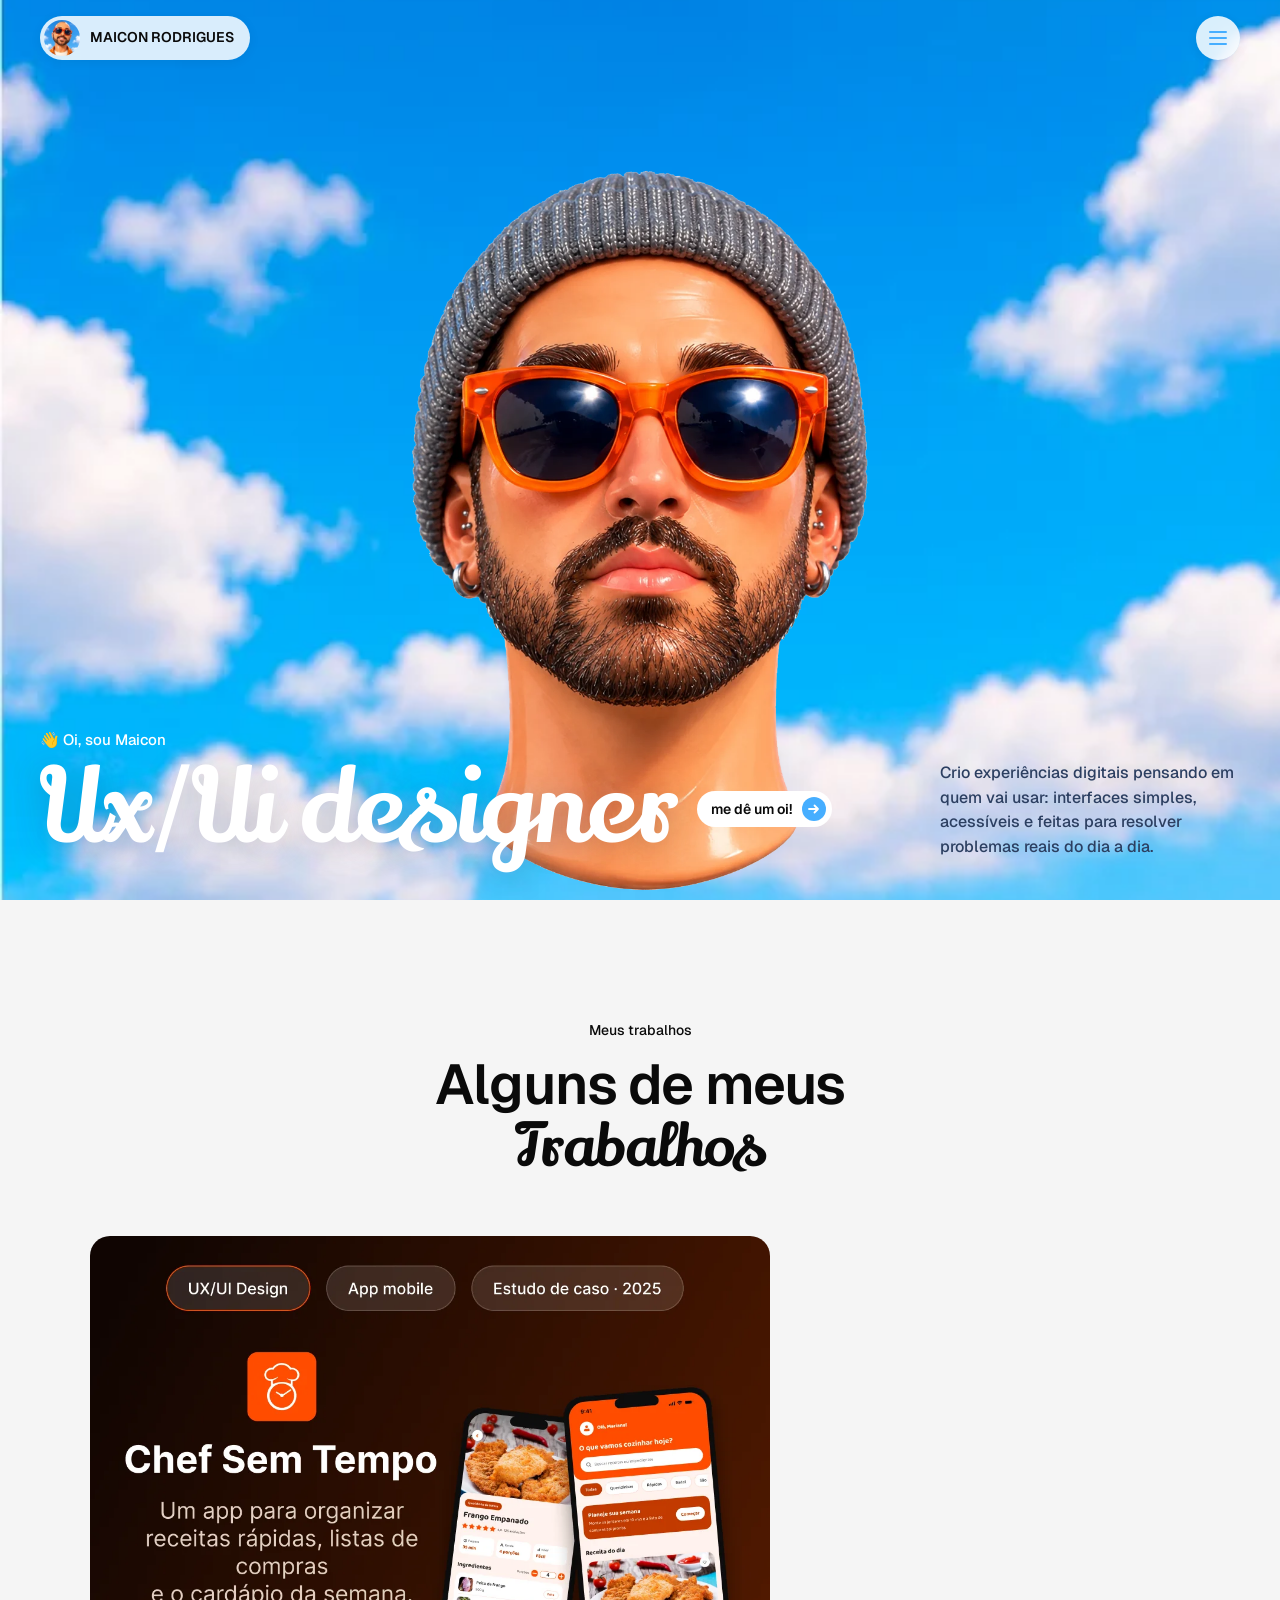
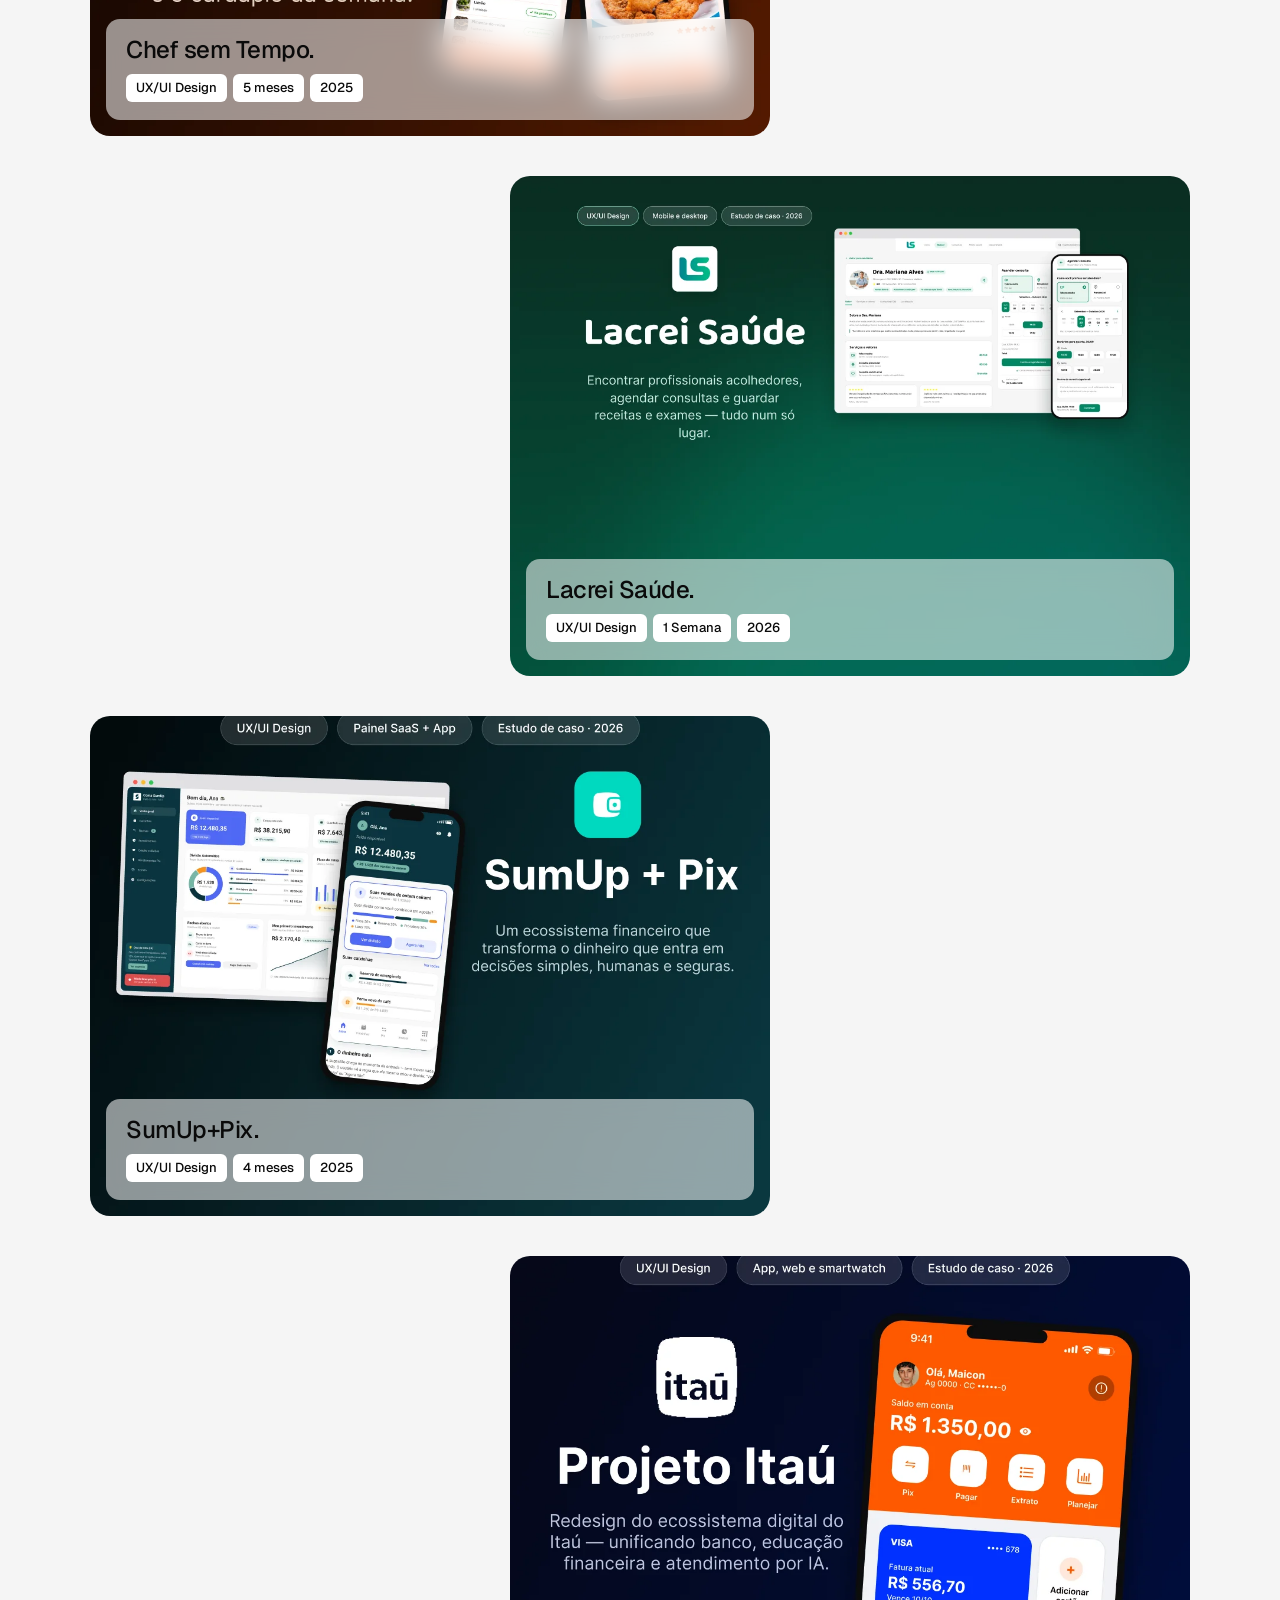
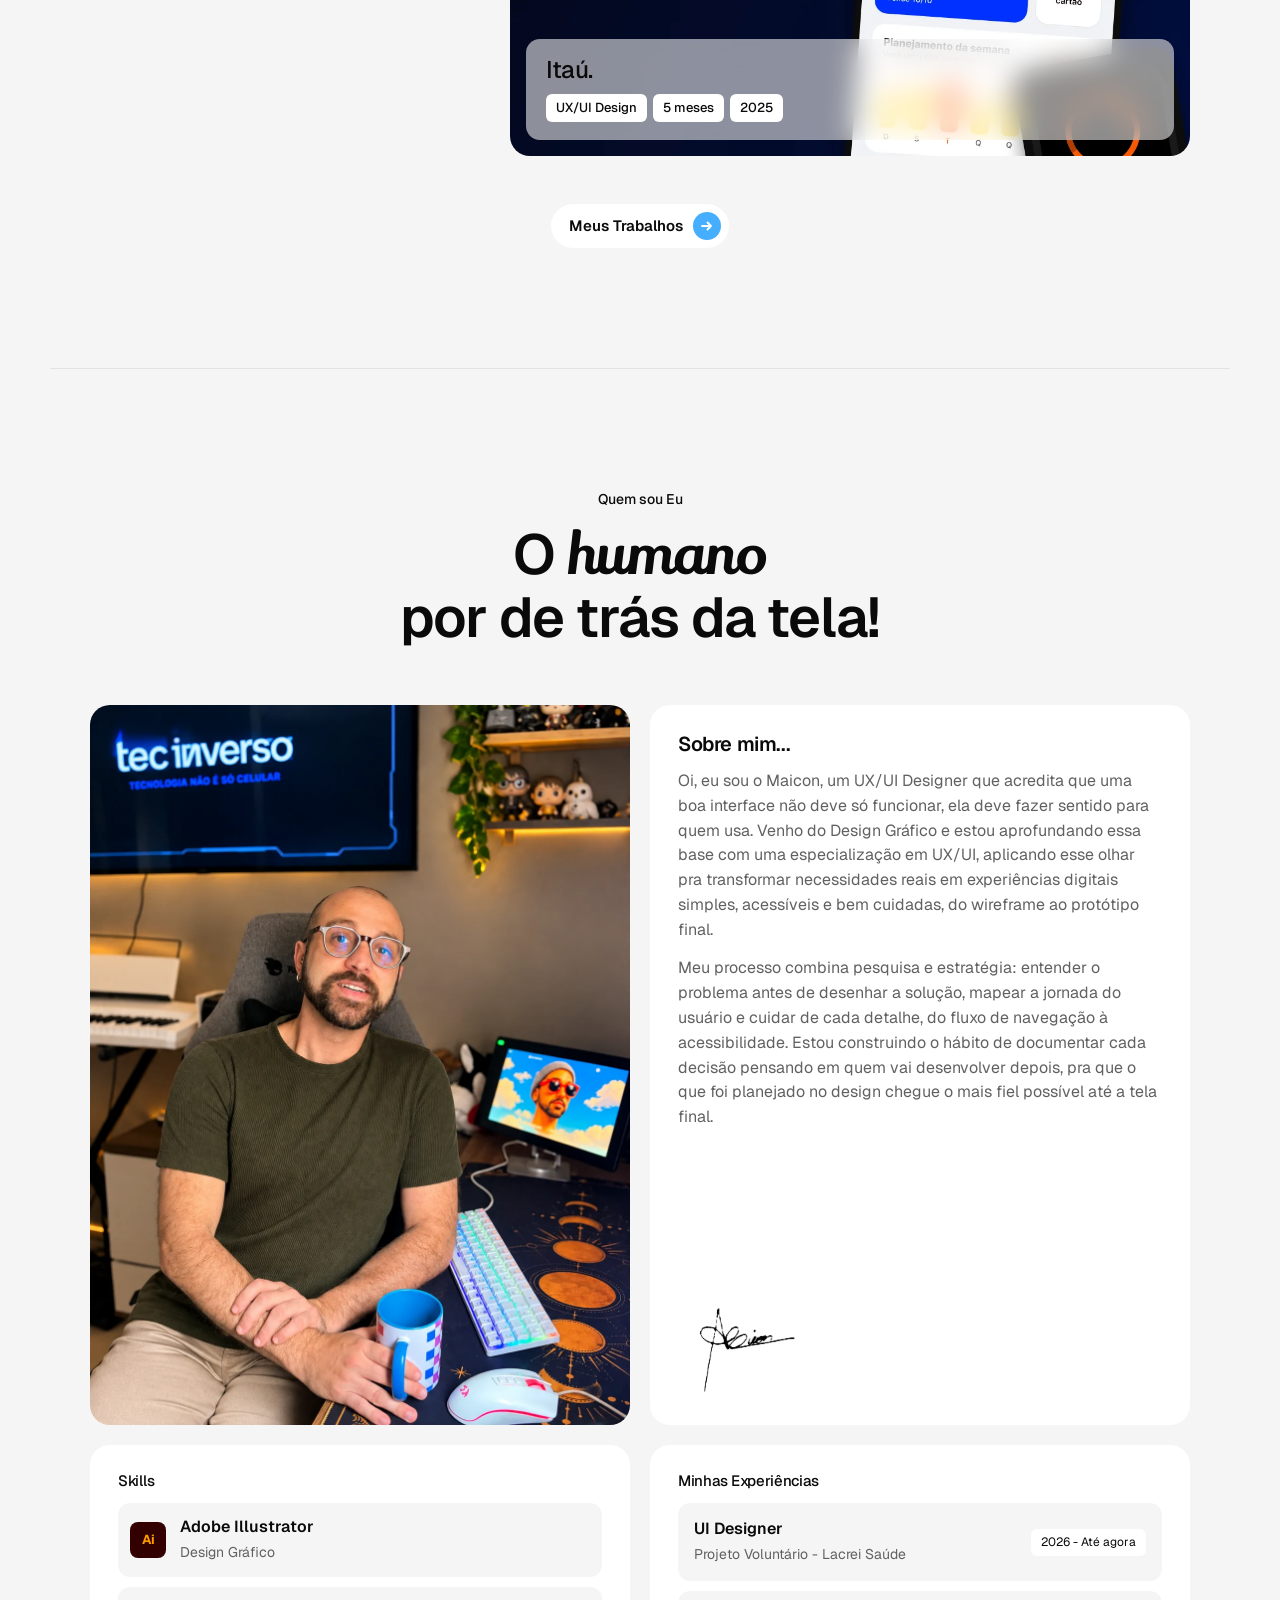
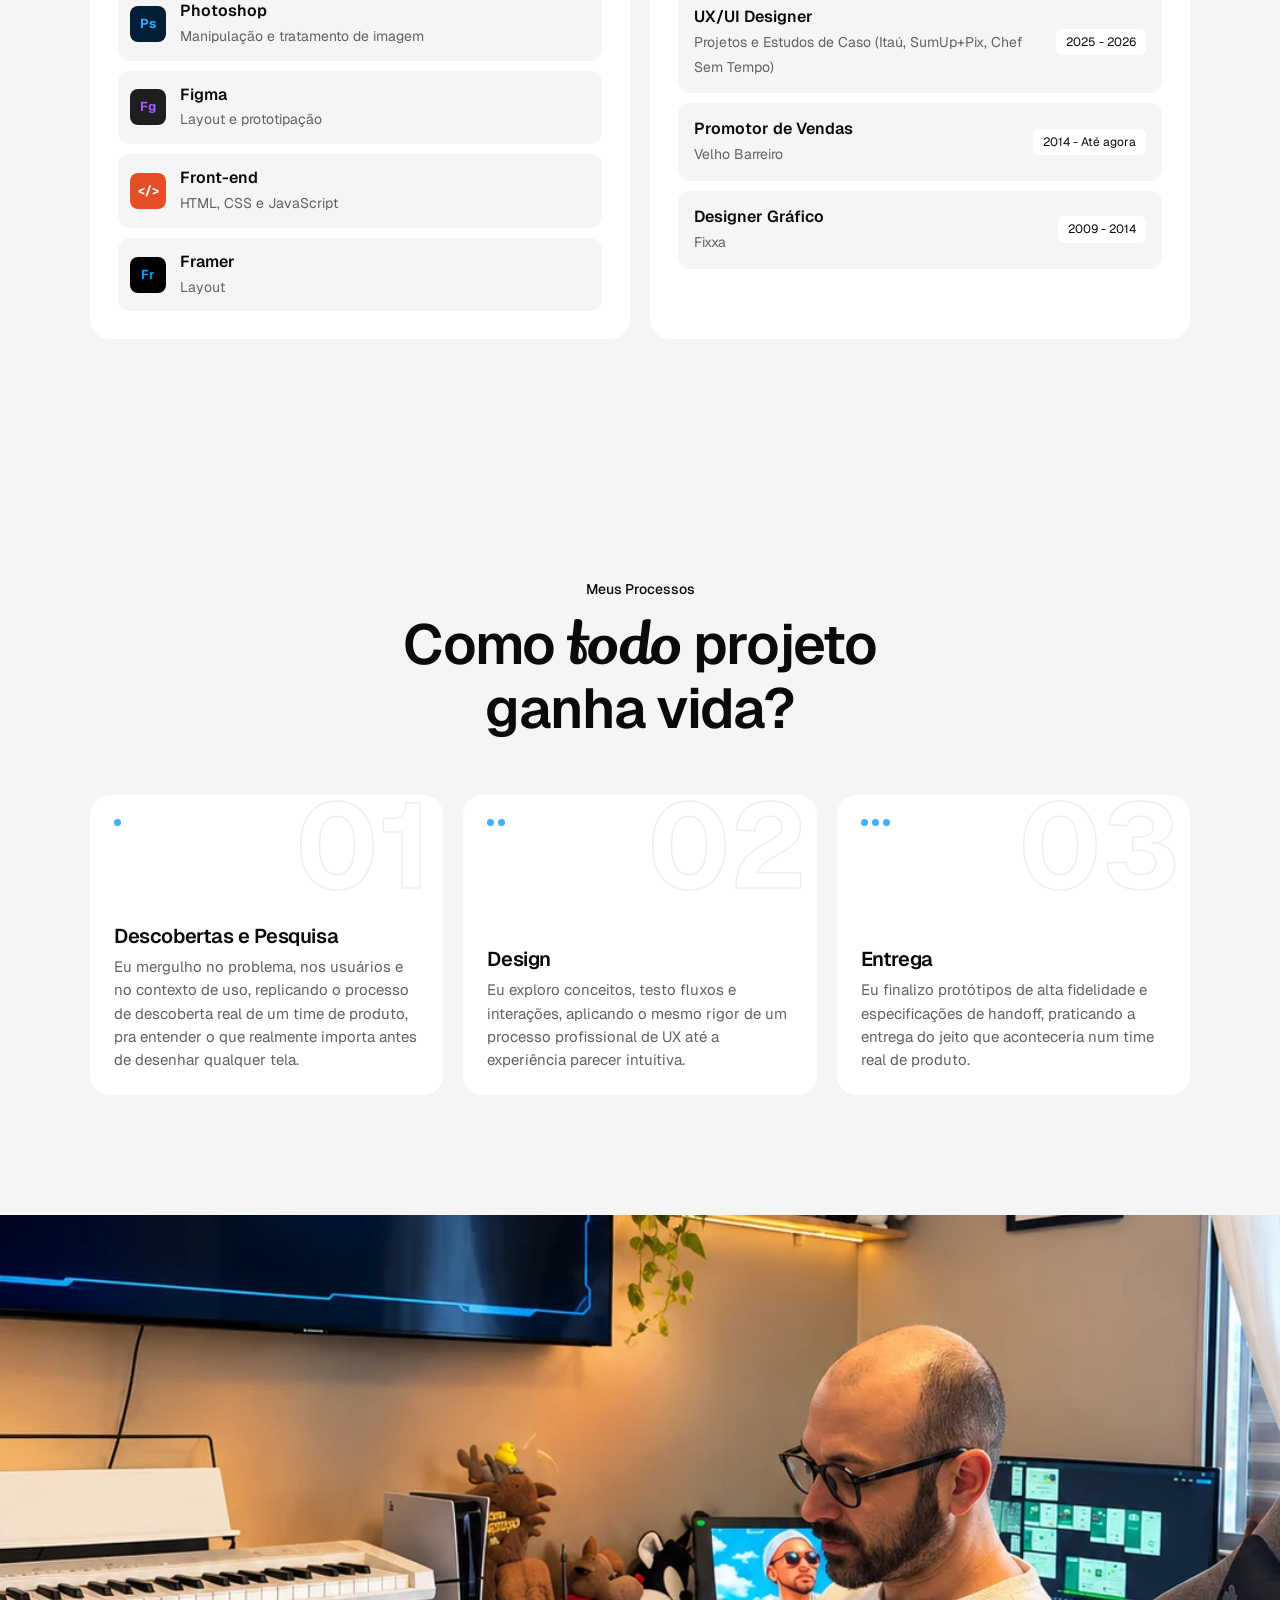
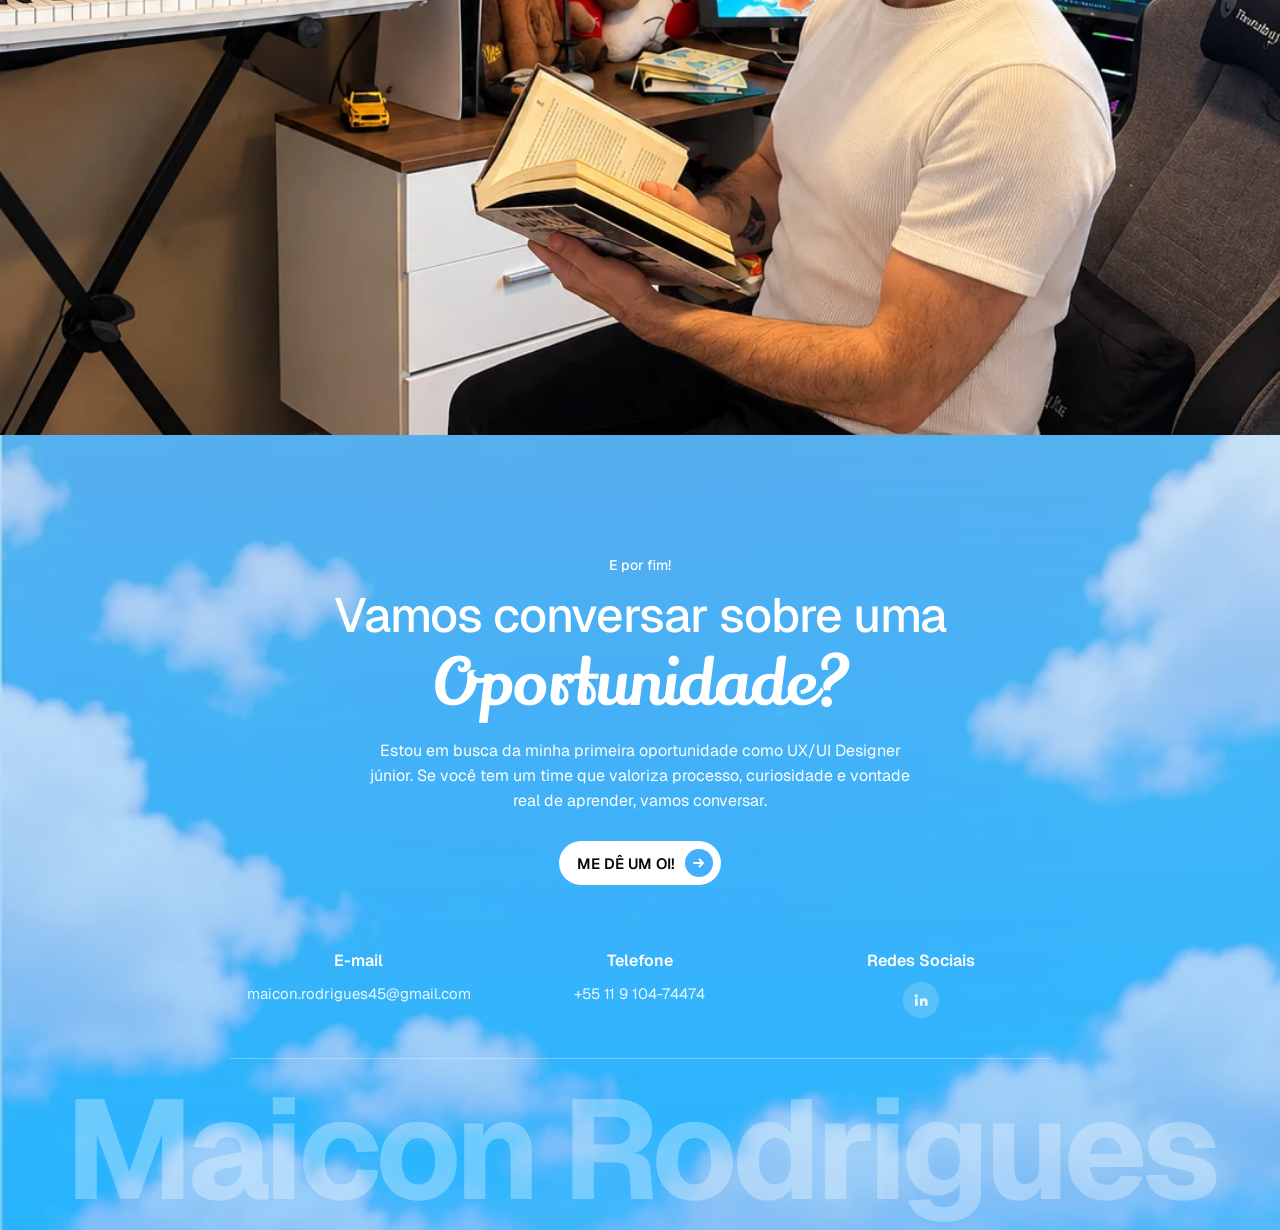
==== index.html @ 35b0cf92 "Add files via upload" ====
<!doctype html>
<html lang="pt-BR">
<head>
<meta charset="utf-8">
<meta name="viewport" content="width=device-width, initial-scale=1">
<title>Maicon Rodrigues - UX/UI Designer</title>
<meta name="description" content="Maicon é UX/UI designer, ajudando marcas a criar experiências digitais simples e acessíveis que resolvem problemas reais do dia a dia dos usuários.">
<link rel="canonical" href="https://portfmaicon.com.br/">
<meta property="og:type" content="website">
<meta property="og:title" content="Maicon Rodrigues - UX/UI Designer">
<meta property="og:description" content="Maicon é UX/UI designer, ajudando marcas a criar experiências digitais simples e acessíveis que resolvem problemas reais do dia a dia dos usuários.">
<meta property="og:url" content="https://portfmaicon.com.br/">
<meta property="og:image" content="https://portfmaicon.com.br/img/geral/og.jpg">
<meta name="twitter:card" content="summary_large_image">
<link rel="icon" href="img/geral/favicon.png">
<link rel="apple-touch-icon" href="img/geral/favicon.png">
<link rel="preconnect" href="https://fonts.googleapis.com">
<link rel="preconnect" href="https://fonts.gstatic.com" crossorigin>
<link href="https://fonts.googleapis.com/css2?family=Geist:wght@400;500;600;700&family=Lily+Script+One&display=swap" rel="stylesheet">
<link rel="stylesheet" href="css/style.css">
</head>
<body>
<header class="nav">
  <a class="nav__marca" href="index.html">
    <img src="img/geral/avatar-mini.webp" alt="" width="40" height="40">
    <span>MAICON RODRIGUES</span>
  </a>
  <button class="nav__botao" aria-label="Abrir menu" aria-expanded="false" aria-controls="menu">
    <span></span><span></span><span></span>
  </button>
</header>
<nav class="menu" id="menu" aria-hidden="true">
  <ul>
    <li><a href="index.html">Início</a></li>
    <li><a href="projects/index.html">Projetos</a></li>
    <li><a href="index.html#sobre">Sobre</a></li>
    <li><a href="contact-me/index.html">Contato</a></li>
  </ul>
  <a class="menu__linkedin" href="https://linkedin.com/in/maiconrodri" target="_blank" rel="noopener">LinkedIn</a>
</nav>
<main>
<section class="hero">
  <img class="hero__ceu" src="img/geral/ceu.webp" alt="" aria-hidden="true">
  <div class="hero__avatar" aria-hidden="false">
      <img src="img/avatar/centro.webp" alt="Avatar 3D de Maicon" data-olhar="centro" class=ativo>
      <img src="img/avatar/esquerda.webp" alt="" data-olhar="esquerda">
      <img src="img/avatar/direita.webp" alt="" data-olhar="direita">
      <img src="img/avatar/cima.webp" alt="" data-olhar="cima">
      <img src="img/avatar/baixo.webp" alt="" data-olhar="baixo">
  </div>
  <div class="hero__base">
    <div class="hero__titulo">
      <p class="hero__oi">👋 Oi, sou Maicon</p>
      <div class="hero__linha">
        <h1 class="script">Ux/Ui designer</h1>
        <a class="btn btn--branco btn--peq" href="contact-me/index.html"><span>me dê um oi!</span><i><svg viewBox="0 0 16 16" aria-hidden="true"><path d="M3 8h9M8.5 4.5 12 8l-3.5 3.5" fill="none" stroke="currentColor" stroke-width="1.8" stroke-linecap="round" stroke-linejoin="round"/></svg></i></a>
      </div>
    </div>
    <p class="hero__texto">Crio experiências digitais pensando em quem vai usar: interfaces simples, acessíveis e feitas para resolver problemas reais do dia a dia.</p>
  </div>
</section>

<section class="secao" id="trabalhos">
  <div class="secao__cabeca revelar">
    <p class="rotulo">Meus trabalhos</p>
    <h2>Alguns de meus <span class="script script--bloco">Trabalhos</span></h2>
  </div>
  <div class="zigue">
<a class="card card--esq revelar" href="projects/chef-sem-tempo/index.html">
  <img src="img/projetos/chef-capa.webp" alt="Capa do projeto Chef sem Tempo" loading="lazy">
  <div class="card__info">
    <h3>Chef sem Tempo.</h3>
    <ul class="tags"><li>UX/UI Design</li><li>5 meses</li><li>2025</li></ul>
  </div>
</a>
<a class="card card--dir revelar" href="projects/lacreisaude/index.html">
  <img src="img/projetos/lacrei-capa.webp" alt="Capa do projeto Lacrei Saúde" loading="lazy">
  <div class="card__info">
    <h3>Lacrei Saúde.</h3>
    <ul class="tags"><li>UX/UI Design</li><li>1 Semana</li><li>2026</li></ul>
  </div>
</a>
<a class="card card--esq revelar" href="projects/sumup-pix/index.html">
  <img src="img/projetos/sumup-capa.webp" alt="Capa do projeto SumUp+Pix" loading="lazy">
  <div class="card__info">
    <h3>SumUp+Pix.</h3>
    <ul class="tags"><li>UX/UI Design</li><li>4 meses</li><li>2025</li></ul>
  </div>
</a>
<a class="card card--dir revelar" href="projects/projetoitau/index.html">
  <img src="img/projetos/itau-capa.webp" alt="Capa do projeto Itaú" loading="lazy">
  <div class="card__info">
    <h3>Itaú.</h3>
    <ul class="tags"><li>UX/UI Design</li><li>5 meses</li><li>2025</li></ul>
  </div>
</a>
  </div>
  <div class="centro"><a class="btn btn--branco" href="projects/index.html"><span>Meus Trabalhos</span><i><svg viewBox="0 0 16 16" aria-hidden="true"><path d="M3 8h9M8.5 4.5 12 8l-3.5 3.5" fill="none" stroke="currentColor" stroke-width="1.8" stroke-linecap="round" stroke-linejoin="round"/></svg></i></a></div>
</section>

<hr class="divisor">

<section class="secao" id="sobre">
  <div class="secao__cabeca revelar">
    <p class="rotulo">Quem sou Eu</p>
    <h2>O <span class="script">humano</span><br>por de trás da tela!</h2>
  </div>
  <div class="sobre">
    <figure class="sobre__foto revelar">
      <img src="img/geral/foto-contato.webp" alt="Foto de Maicon Rodrigues" loading="lazy">
    </figure>
    <div class="painel sobre__texto revelar">
      <h3>Sobre mim...</h3>
      <p>Oi, eu sou o Maicon, um UX/UI Designer que acredita que uma boa interface não deve só funcionar, ela deve fazer sentido para quem usa. Venho do Design Gráfico e estou aprofundando essa base com uma especialização em UX/UI, aplicando esse olhar pra transformar necessidades reais em experiências digitais simples, acessíveis e bem cuidadas, do wireframe ao protótipo final.</p>
      <p>Meu processo combina pesquisa e estratégia: entender o problema antes de desenhar a solução, mapear a jornada do usuário e cuidar de cada detalhe, do fluxo de navegação à acessibilidade. Estou construindo o hábito de documentar cada decisão pensando em quem vai desenvolver depois, pra que o que foi planejado no design chegue o mais fiel possível até a tela final.</p>
      <img class="sobre__assinatura" src="img/geral/assinatura.webp" alt="Assinatura de Maicon" loading="lazy">
    </div>
    <div class="painel revelar">
      <h3 class="painel__titulo">Skills</h3>
      <ul class="skills">
<li><span class="skill__icone" style="background:#330000;color:#ff9a00" aria-hidden="true">Ai</span><div><strong>Adobe Illustrator</strong><span>Design Gráfico</span></div></li>
<li><span class="skill__icone" style="background:#001e36;color:#31a8ff" aria-hidden="true">Ps</span><div><strong>Photoshop</strong><span>Manipulação e tratamento de imagem</span></div></li>
<li><span class="skill__icone" style="background:#1e1e1e;color:#a259ff" aria-hidden="true">Fg</span><div><strong>Figma</strong><span>Layout e prototipação</span></div></li>
<li><span class="skill__icone" style="background:#e44d26;color:#ffffff" aria-hidden="true">&lt;/&gt;</span><div><strong>Front-end</strong><span>HTML, CSS e JavaScript</span></div></li>
<li><span class="skill__icone" style="background:#000000;color:#0099ff" aria-hidden="true">Fr</span><div><strong>Framer</strong><span>Layout</span></div></li>
      </ul>
    </div>
    <div class="painel revelar">
      <h3 class="painel__titulo">Minhas Experiências</h3>
      <ul class="exps">
<li><div><strong>UI Designer</strong><span>Projeto Voluntário - Lacrei Saúde</span></div><em>2026 - Até agora</em></li>
<li><div><strong>UX/UI Designer</strong><span>Projetos e Estudos de Caso (Itaú, SumUp+Pix, Chef Sem Tempo)</span></div><em>2025 - 2026</em></li>
<li><div><strong>Promotor de Vendas</strong><span>Velho Barreiro</span></div><em>2014 - Até agora</em></li>
<li><div><strong>Designer Gráfico</strong><span>Fixxa</span></div><em>2009 - 2014</em></li>
      </ul>
    </div>
  </div>
</section>

<section class="secao">
  <div class="secao__cabeca revelar">
    <p class="rotulo">Meus Processos</p>
    <h2>Como <span class="script">todo</span> projeto<br>ganha vida?</h2>
  </div>
  <div class="processos">
<article class="processo revelar"><div class="processo__pontos"><i></i></div><span class="processo__num">01</span>
      <h3>Descobertas e Pesquisa</h3><p>Eu mergulho no problema, nos usuários e no contexto de uso, replicando o processo de descoberta real de um time de produto, pra entender o que realmente importa antes de desenhar qualquer tela.</p></article>
<article class="processo revelar"><div class="processo__pontos"><i></i><i></i></div><span class="processo__num">02</span>
      <h3>Design</h3><p>Eu exploro conceitos, testo fluxos e interações, aplicando o mesmo rigor de um processo profissional de UX até a experiência parecer intuitiva.</p></article>
<article class="processo revelar"><div class="processo__pontos"><i></i><i></i><i></i></div><span class="processo__num">03</span>
      <h3>Entrega</h3><p>Eu finalizo protótipos de alta fidelidade e especificações de handoff, praticando a entrega do jeito que aconteceria num time real de produto.</p></article>
  </div>
</section>

<figure class="foto-larga">
  <img src="img/geral/foto-lendo.webp" alt="Maicon lendo um livro no escritório" loading="lazy">
</figure>
</main>
<footer class="rodape">
  <img class="rodape__ceu" src="img/geral/ceu.webp" alt="" aria-hidden="true" loading="lazy">
  <div class="rodape__conteudo revelar">
    <p class="rotulo rotulo--claro">E por fim!</p>
    <h2 class="rodape__titulo">Vamos conversar sobre uma <span class="script">Oportunidade?</span></h2>
    <p class="rodape__texto">Estou em busca da minha primeira oportunidade como UX/UI Designer júnior. Se você tem um time que valoriza processo, curiosidade e vontade real de aprender, vamos conversar.</p>
    <a class="btn btn--branco" href="contact-me/index.html"><span>ME DÊ UM OI!</span><i><svg viewBox="0 0 16 16" aria-hidden="true"><path d="M3 8h9M8.5 4.5 12 8l-3.5 3.5" fill="none" stroke="currentColor" stroke-width="1.8" stroke-linecap="round" stroke-linejoin="round"/></svg></i></a>
    <div class="rodape__contatos">
      <div><span>E-mail</span><a href="mailto:maicon.rodrigues45@gmail.com">maicon.rodrigues45@gmail.com</a></div>
      <div><span>Telefone</span><a href="tel:+5511910474474">+55 11 9 104-74474</a></div>
      <div><span>Redes Sociais</span><a class="rodape__in" href="https://linkedin.com/in/maiconrodri" target="_blank" rel="noopener" aria-label="LinkedIn de Maicon Rodrigues"><svg viewBox="0 0 24 24" aria-hidden="true"><path fill="currentColor" d="M4.98 3.5a2.5 2.5 0 1 1 0 5 2.5 2.5 0 0 1 0-5ZM3 9.75h4v11H3v-11Zm6.5 0h3.8v1.5h.06c.53-1 1.83-2.06 3.77-2.06 4.03 0 4.77 2.65 4.77 6.1v5.46h-4v-4.84c0-1.15-.02-2.64-1.6-2.64-1.6 0-1.85 1.25-1.85 2.55v4.93h-4v-11Z"/></svg></a></div>
    </div>
  </div>
  <p class="rodape__nome" aria-hidden="true">Maicon Rodrigues</p>
</footer>
<script src="js/main.js"></script>
</body>
</html>
---- css/style.css ----
/* =========================================================
   Portfólio Maicon Rodrigues
   Estilo único para todas as páginas.
   Dica: mude as cores e fontes só aqui em :root.
   ========================================================= */

:root {
  --fundo: #f5f5f5;
  --branco: #ffffff;
  --texto: #0a0a0a;
  --texto-suave: #616161;
  --azul: #46aeff;
  --azul-claro: #9dcff5;
  --marinho: #2c3f61;
  --borda: rgba(0, 0, 0, 0.08);

  --fonte: "Geist", system-ui, -apple-system, "Segoe UI", sans-serif;
  --fonte-script: "Lily Script One", cursive;

  --raio: 20px;
  --raio-peq: 12px;
  --largura: 1180px;
  --lateral: clamp(16px, 4vw, 40px);
}

*,
*::before,
*::after { box-sizing: border-box; }

html { scroll-behavior: smooth; }

body {
  margin: 0;
  background: var(--fundo);
  color: var(--texto);
  font-family: var(--fonte);
  font-size: 16px;
  line-height: 1.55;
  -webkit-font-smoothing: antialiased;
}

img { display: block; max-width: 100%; }
a { color: inherit; text-decoration: none; }
figure { margin: 0; }
h1, h2, h3 { margin: 0; font-weight: 600; letter-spacing: -0.02em; line-height: 1.1; }

.script {
  font-family: var(--fonte-script);
  font-weight: 400;
  letter-spacing: 0;
}
.script--bloco { display: block; }

.rotulo {
  margin: 0 0 12px;
  font-size: 14px;
  font-weight: 500;
  color: var(--texto);
}
.rotulo--claro { color: var(--branco); }

.escondido { position: absolute; left: -9999px; }

/* ---------- Botões ---------- */
.btn {
  display: inline-flex;
  align-items: center;
  gap: 10px;
  padding: 8px 8px 8px 18px;
  border: 0;
  border-radius: 999px;
  font: 600 15px/1 var(--fonte);
  cursor: pointer;
  transition: transform .2s ease, box-shadow .2s ease;
}
.btn i {
  display: grid;
  place-items: center;
  width: 28px;
  height: 28px;
  border-radius: 50%;
  background: var(--azul);
  color: var(--branco);
  transition: transform .2s ease;
}
.btn i svg { width: 16px; height: 16px; }
.btn:hover { transform: translateY(-2px); box-shadow: 0 8px 24px rgba(0, 0, 0, .12); }
.btn:hover i { transform: translateX(3px); }
.btn:focus-visible { outline: 3px solid var(--azul); outline-offset: 3px; }
.btn--branco { background: var(--branco); color: var(--texto); }
.btn--azul { background: var(--azul); color: var(--branco); }
.btn--azul i { background: var(--branco); color: var(--azul); }
.btn--peq { font-size: 14px; padding: 6px 6px 6px 14px; }
.btn--peq i { width: 24px; height: 24px; }

/* ---------- Navegação ---------- */
.nav {
  position: fixed;
  inset: 16px var(--lateral) auto;
  z-index: 50;
  display: flex;
  justify-content: space-between;
  align-items: center;
  pointer-events: none;
}
.nav > * { pointer-events: auto; }

.nav__marca {
  display: flex;
  align-items: center;
  gap: 10px;
  padding: 4px 16px 4px 4px;
  background: rgba(255, 255, 255, .85);
  backdrop-filter: blur(12px);
  -webkit-backdrop-filter: blur(12px);
  border-radius: 999px;
  font-size: 14px;
  font-weight: 600;
  box-shadow: 0 2px 12px rgba(0, 0, 0, .06);
}
.nav__marca img { width: 36px; height: 36px; border-radius: 50%; object-fit: cover; }

.nav__botao {
  display: grid;
  place-content: center;
  gap: 4px;
  width: 44px;
  height: 44px;
  border: 0;
  border-radius: 50%;
  background: rgba(255, 255, 255, .85);
  backdrop-filter: blur(12px);
  -webkit-backdrop-filter: blur(12px);
  box-shadow: 0 2px 12px rgba(0, 0, 0, .06);
  cursor: pointer;
}
.nav__botao span {
  display: block;
  width: 18px;
  height: 2px;
  border-radius: 2px;
  background: var(--azul);
  transition: transform .3s ease, opacity .3s ease;
}
.menu-aberto .nav__botao span:nth-child(1) { transform: translateY(6px) rotate(45deg); }
.menu-aberto .nav__botao span:nth-child(2) { opacity: 0; }
.menu-aberto .nav__botao span:nth-child(3) { transform: translateY(-6px) rotate(-45deg); }

.menu {
  position: fixed;
  top: 72px;
  right: var(--lateral);
  z-index: 49;
  min-width: 240px;
  padding: 12px;
  background: var(--branco);
  border-radius: var(--raio);
  box-shadow: 0 20px 50px rgba(0, 0, 0, .15);
  opacity: 0;
  visibility: hidden;
  transform: translateY(-8px);
  transition: opacity .25s ease, transform .25s ease, visibility .25s;
}
.menu-aberto .menu { opacity: 1; visibility: visible; transform: none; }
.menu ul { list-style: none; margin: 0; padding: 0; }
.menu li a {
  display: block;
  padding: 12px 14px;
  border-radius: var(--raio-peq);
  font-size: 18px;
  font-weight: 500;
}
.menu li a:hover { background: var(--fundo); }
.menu__linkedin {
  display: block;
  margin-top: 8px;
  padding: 12px 14px;
  border-top: 1px solid var(--borda);
  color: var(--azul);
  font-weight: 600;
}

/* ---------- Hero (home) ---------- */
.hero {
  position: relative;
  height: 100vh;
  min-height: 640px;
  overflow: hidden;
  background: linear-gradient(var(--azul-claro), var(--azul));
  color: var(--branco);
}
.hero__ceu {
  position: absolute;
  inset: 0;
  width: 100%;
  height: 100%;
  object-fit: cover;
}
.hero__avatar {
  position: absolute;
  left: 50%;
  bottom: 0;
  width: min(56vw, 720px);
  aspect-ratio: 1184 / 1328;
  transform: translate(-50%, 4%);
}
.hero__avatar img {
  position: absolute;
  inset: 0;
  width: 100%;
  height: 100%;
  object-fit: contain;
  object-position: bottom;
  opacity: 0;
  transition: opacity .35s ease;
}
.hero__avatar img.ativo { opacity: 1; }

.hero__base {
  position: absolute;
  left: var(--lateral);
  right: var(--lateral);
  bottom: 40px;
  display: flex;
  justify-content: space-between;
  align-items: flex-end;
  gap: 32px;
}
.hero__oi { margin: 0 0 6px; font-size: 15px; font-weight: 500; }
.hero__linha { display: flex; align-items: center; gap: 20px; flex-wrap: wrap; }
.hero h1 {
  font-size: clamp(48px, 8vw, 104px);
  line-height: 1;
  text-shadow: 0 4px 30px rgba(44, 63, 97, .25);
}
.hero__texto {
  max-width: 300px;
  margin: 0;
  font-size: 16px;
  font-weight: 500;
  color: var(--marinho);
}

/* ---------- Seções ---------- */
.secao {
  max-width: var(--largura);
  margin: 0 auto;
  padding: 120px var(--lateral);
}
.secao__cabeca { text-align: center; margin-bottom: 56px; }
.secao__cabeca h2 { font-size: clamp(36px, 5vw, 56px); }
.secao__cabeca .script { font-size: 1.05em; }

.divisor {
  max-width: var(--largura);
  margin: 0 auto;
  border: 0;
  border-top: 1px solid var(--borda);
}
.centro { display: flex; justify-content: center; margin-top: 48px; }

/* ---------- Cards de projeto ---------- */
.zigue { display: flex; flex-direction: column; gap: 40px; }

.card {
  position: relative;
  display: block;
  overflow: hidden;
  border-radius: var(--raio);
  background: #ddd;
  aspect-ratio: 1.36;
}
.card--esq,
.card--dir { width: min(100%, 680px); }
.card--dir { align-self: flex-end; }
.card--largo { aspect-ratio: 1.6; }

.card img {
  width: 100%;
  height: 100%;
  object-fit: cover;
  transition: transform .6s ease;
}
.card:hover img { transform: scale(1.04); }

.card__info {
  position: absolute;
  left: 16px;
  right: 16px;
  bottom: 16px;
  padding: 18px 20px;
  border-radius: 14px;
  background: rgba(255, 255, 255, .55);
  backdrop-filter: blur(14px);
  -webkit-backdrop-filter: blur(14px);
}
.card__info h3 { font-size: 24px; font-weight: 500; margin-bottom: 10px; }

.tags { display: flex; flex-wrap: wrap; gap: 6px; margin: 0; padding: 0; list-style: none; }
.tags li {
  padding: 4px 10px;
  border-radius: 6px;
  background: var(--branco);
  font-size: 13px;
  font-weight: 500;
}

/* ---------- Sobre ---------- */
.sobre {
  display: grid;
  grid-template-columns: 1fr 1fr;
  gap: 20px;
}
.sobre__foto img {
  width: 100%;
  height: 100%;
  min-height: 420px;
  object-fit: cover;
  border-radius: var(--raio);
}

.painel {
  padding: 28px;
  border-radius: var(--raio);
  background: var(--branco);
}
.painel h3 { font-size: 20px; margin-bottom: 14px; }
.painel p { color: var(--texto-suave); }
.painel__titulo { font-size: 15px !important; font-weight: 500; }

.sobre__texto { display: flex; flex-direction: column; }
.sobre__texto p { margin: 0 0 14px; }
.sobre__assinatura { width: 140px; margin-top: auto; mix-blend-mode: multiply; }

.skills,
.exps { list-style: none; margin: 0; padding: 0; display: grid; gap: 10px; }

.skills li {
  display: flex;
  align-items: center;
  gap: 14px;
  padding: 12px;
  border-radius: var(--raio-peq);
  background: var(--fundo);
}
.skill__icone {
  display: grid;
  place-items: center;
  flex-shrink: 0;
  width: 36px;
  height: 36px;
  border-radius: 8px;
  font-size: 13px;
  font-weight: 700;
}
.skills strong { display: block; font-weight: 600; }
.skills div span,
.exps span { font-size: 14px; color: var(--texto-suave); }

.exps li {
  display: flex;
  justify-content: space-between;
  align-items: center;
  gap: 12px;
  padding: 14px 16px;
  border-radius: var(--raio-peq);
  background: var(--fundo);
}
.exps strong { display: block; font-weight: 600; }
.exps em {
  flex-shrink: 0;
  padding: 4px 10px;
  border-radius: 6px;
  background: var(--branco);
  font-size: 12px;
  font-style: normal;
  white-space: nowrap;
}

/* ---------- Processos ---------- */
.processos { display: grid; grid-template-columns: repeat(3, 1fr); gap: 20px; }
.processo {
  position: relative;
  overflow: hidden;
  min-height: 300px;
  padding: 24px;
  border-radius: var(--raio);
  background: var(--branco);
  display: flex;
  flex-direction: column;
  justify-content: flex-end;
}
.processo__pontos { position: absolute; top: 24px; left: 24px; display: flex; gap: 4px; }
.processo__pontos i { width: 7px; height: 7px; border-radius: 50%; background: var(--azul); }
.processo__num {
  position: absolute;
  top: -10px;
  right: 10px;
  font-size: 120px;
  font-weight: 700;
  line-height: 1;
  color: transparent;
  -webkit-text-stroke: 1.5px rgba(0, 0, 0, .07);
}
.processo h3 { font-size: 20px; margin-bottom: 8px; }
.processo p { margin: 0; font-size: 15px; color: var(--texto-suave); }

.foto-larga img { width: 100%; height: min(100vh, 820px); object-fit: cover; }

/* ---------- Rodapé ---------- */
.rodape {
  position: relative;
  overflow: hidden;
  padding: 120px var(--lateral) 0;
  background: linear-gradient(var(--azul-claro), var(--azul));
  color: var(--branco);
  text-align: center;
}
.rodape__conteudo { position: relative; z-index: 2; max-width: 820px; margin: 0 auto; }
.rodape__titulo { font-size: clamp(30px, 4.4vw, 48px); font-weight: 500; }
.rodape__titulo .script { display: block; margin-top: 6px; font-size: 1.35em; }
.rodape__texto { max-width: 560px; margin: 20px auto 28px; font-size: 16px; }
.rodape__contatos {
  display: grid;
  grid-template-columns: repeat(3, 1fr);
  gap: 24px;
  margin-top: 64px;
  padding-bottom: 40px;
  border-bottom: 1px solid rgba(255, 255, 255, .3);
}
.rodape__contatos span { display: block; margin-bottom: 8px; font-weight: 600; }
.rodape__contatos a { font-size: 15px; opacity: .9; }
.rodape__contatos a:hover { opacity: 1; text-decoration: underline; }
.rodape__in {
  display: inline-grid !important;
  place-items: center;
  width: 36px;
  height: 36px;
  border-radius: 50%;
  background: rgba(255, 255, 255, .2);
}
.rodape__in svg { width: 16px; height: 16px; }
.rodape__nome {
  position: relative;
  z-index: 1;
  margin: 0;
  padding: 20px 0 10px;
  font-size: clamp(48px, 11vw, 160px);
  font-weight: 700;
  letter-spacing: -0.04em;
  line-height: 1;
  white-space: nowrap;
  color: rgba(255, 255, 255, .3);
}
.rodape__ceu {
  position: absolute;
  inset: 0;
  width: 100%;
  height: 100%;
  object-fit: cover;
  opacity: .45;
  pointer-events: none;
}

/* ---------- Páginas internas ---------- */
.pagina {
  max-width: var(--largura);
  margin: 0 auto;
  padding: 110px var(--lateral) 100px;
}
.topo {
  display: flex;
  justify-content: space-between;
  align-items: flex-end;
  gap: 40px;
  margin-bottom: 40px;
}
.topo h1 { font-size: clamp(48px, 7vw, 96px); font-weight: 600; letter-spacing: -0.04em; }
.topo__script { font-size: .8em; letter-spacing: 0; margin-left: .7em; }
.topo__script--dir { margin-left: 2.4em; margin-top: .1em; transform: rotate(-4deg); }
.topo__dir { max-width: 330px; }
.topo__dir p { margin: 0 0 16px; color: var(--texto-suave); }
.topo--simples { min-height: 50vh; align-items: center; }
.topo__nota { color: var(--texto-suave); margin: 16px 0 24px; }

.lista { display: grid; gap: 24px; }

.voltar {
  display: inline-flex;
  align-items: center;
  gap: 6px;
  margin-bottom: 20px;
  font-size: 14px;
  font-weight: 500;
}
.voltar svg { width: 16px; height: 16px; }

/* ---------- Case ---------- */
.topo--case h1 { font-size: clamp(48px, 8vw, 104px); }

.meta {
  display: grid;
  grid-template-columns: repeat(4, 1fr);
  gap: 16px;
  margin: 0 0 24px;
}
.meta div { padding: 18px 20px; border-radius: var(--raio-peq); background: var(--branco); }
.meta dt { font-size: 14px; color: var(--texto-suave); }
.meta dd { margin: 4px 0 0; font-size: 18px; font-weight: 500; }

.case__capa img {
  width: 100%;
  aspect-ratio: 16 / 10;
  object-fit: cover;
  border-radius: var(--raio);
}

.case {
  display: grid;
  grid-template-columns: 320px 1fr;
  gap: 40px;
  margin-top: 40px;
  align-items: start;
}
.case__lado { position: sticky; top: 90px; font-size: 15px; }
.case__lado p { margin: 0 0 20px; }
.case__lado strong { display: block; }
.case__lado span { display: block; font-size: 13px; color: var(--texto-suave); }
.case__icones { display: flex; gap: 8px; margin-top: 12px; }
.icone {
  display: grid;
  place-items: center;
  width: 36px;
  height: 36px;
  border-radius: 10px;
  background: var(--fundo);
  transition: background .2s ease, color .2s ease;
}
.icone:hover { background: var(--azul); color: var(--branco); }
.icone svg { width: 16px; height: 16px; }

.case__texto h2 { font-size: 28px; margin: 0 0 12px; }
.case__texto h2:not(:first-child) { margin-top: 36px; }
.case__texto p { margin: 0; color: #2b2b2b; }

.navcase { display: flex; justify-content: space-between; gap: 16px; margin-top: 48px; }
.navcase__link { display: inline-flex; align-items: center; gap: 8px; font-weight: 500; }
.navcase__link svg { width: 16px; height: 16px; transition: transform .2s ease; }
.navcase__link:hover svg { transform: translateX(-3px); }
.navcase__link--prox { margin-left: auto; }
.navcase__link--prox:hover svg { transform: translateX(3px); }

.galeria {
  display: grid;
  grid-template-columns: 1fr 1fr;
  gap: 20px;
  margin-top: 60px;
}
.galeria img { width: 100%; height: 100%; object-fit: cover; border-radius: var(--raio); }

/* ---------- Contato ---------- */
.contato { display: grid; grid-template-columns: 1fr 1fr; gap: 20px; }
.contato img { width: 100%; height: 100%; object-fit: cover; border-radius: var(--raio); }
.contato__foto img { min-height: 420px; }
.contato__img img { aspect-ratio: 1.5; }

.form { display: flex; flex-direction: column; gap: 18px; }
.form label { display: flex; flex-direction: column; gap: 8px; font-size: 14px; font-weight: 600; }
.form input,
.form textarea {
  width: 100%;
  padding: 12px 14px;
  border: 1px solid transparent;
  border-radius: 10px;
  background: var(--fundo);
  font: 400 15px/1.4 var(--fonte);
  color: var(--texto);
  resize: vertical;
}
.form input:focus,
.form textarea:focus { outline: none; border-color: var(--azul); background: var(--branco); }
.form .btn { align-self: flex-start; }

/* ---------- Animação de entrada ---------- */
.revelar { opacity: 0; transform: translateY(24px); transition: opacity .7s ease, transform .7s ease; }
.revelar.visivel { opacity: 1; transform: none; }

@media (prefers-reduced-motion: reduce) {
  html { scroll-behavior: auto; }
  .revelar { opacity: 1; transform: none; transition: none; }
  .hero__avatar img { transition: none; }
}

/* ---------- Responsivo ---------- */
@media (max-width: 900px) {
  .processos { grid-template-columns: 1fr; }
  .sobre,
  .contato,
  .case { grid-template-columns: 1fr; }
  .case__lado { position: static; }
  .meta { grid-template-columns: 1fr 1fr; }
  .topo { flex-direction: column; align-items: flex-start; }
  .topo__dir { max-width: none; }
}

@media (max-width: 640px) {
  .hero { min-height: 600px; }
  .hero__avatar { width: 120vw; bottom: 150px; }
  .hero__base { flex-direction: column; align-items: flex-start; gap: 16px; bottom: 24px; }
  .hero__texto { max-width: none; }
  .secao { padding: 80px var(--lateral); }
  .card,
  .card--largo { aspect-ratio: 0.9; }
  .card__info { left: 10px; right: 10px; bottom: 10px; padding: 14px; }
  .card__info h3 { font-size: 20px; }
  .rodape__contatos { grid-template-columns: 1fr; }
  .galeria { grid-template-columns: 1fr; }
  .exps li { flex-direction: column; align-items: flex-start; }
  .nav__marca span { font-size: 13px; }
}
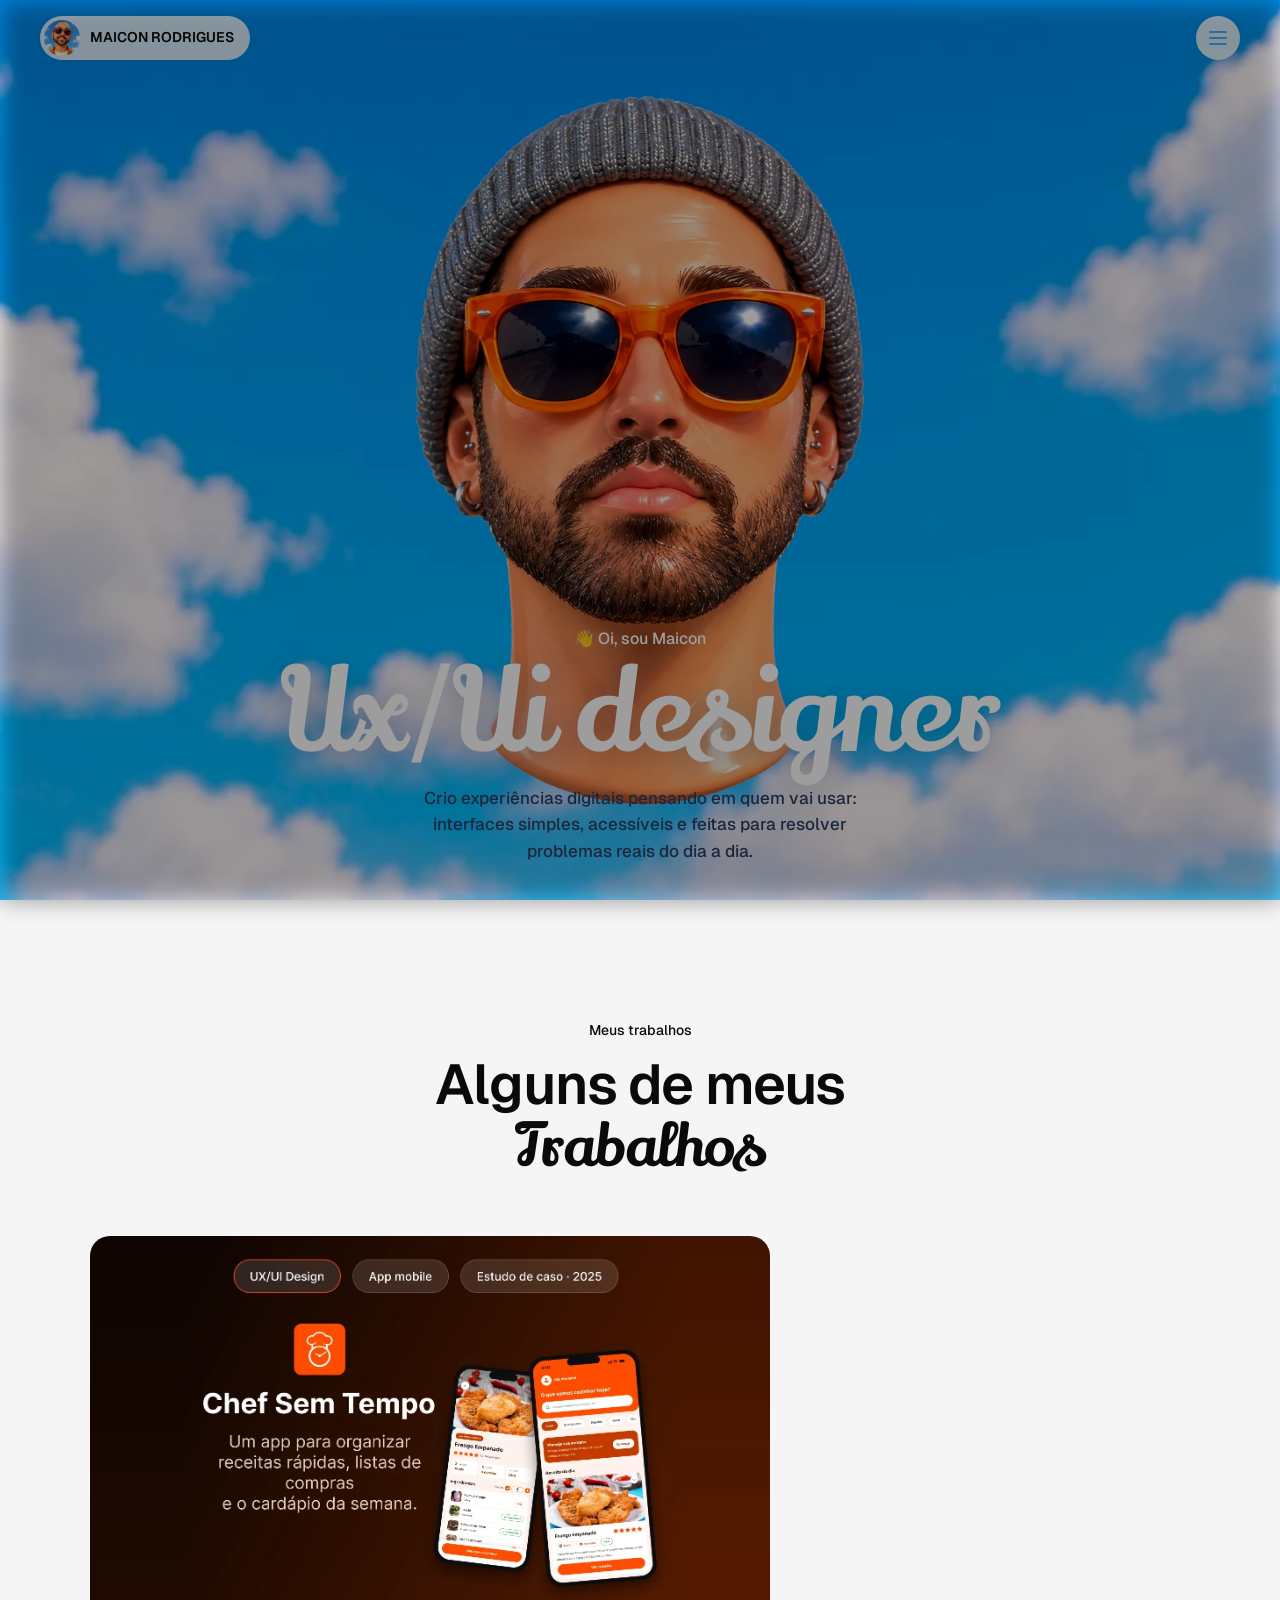
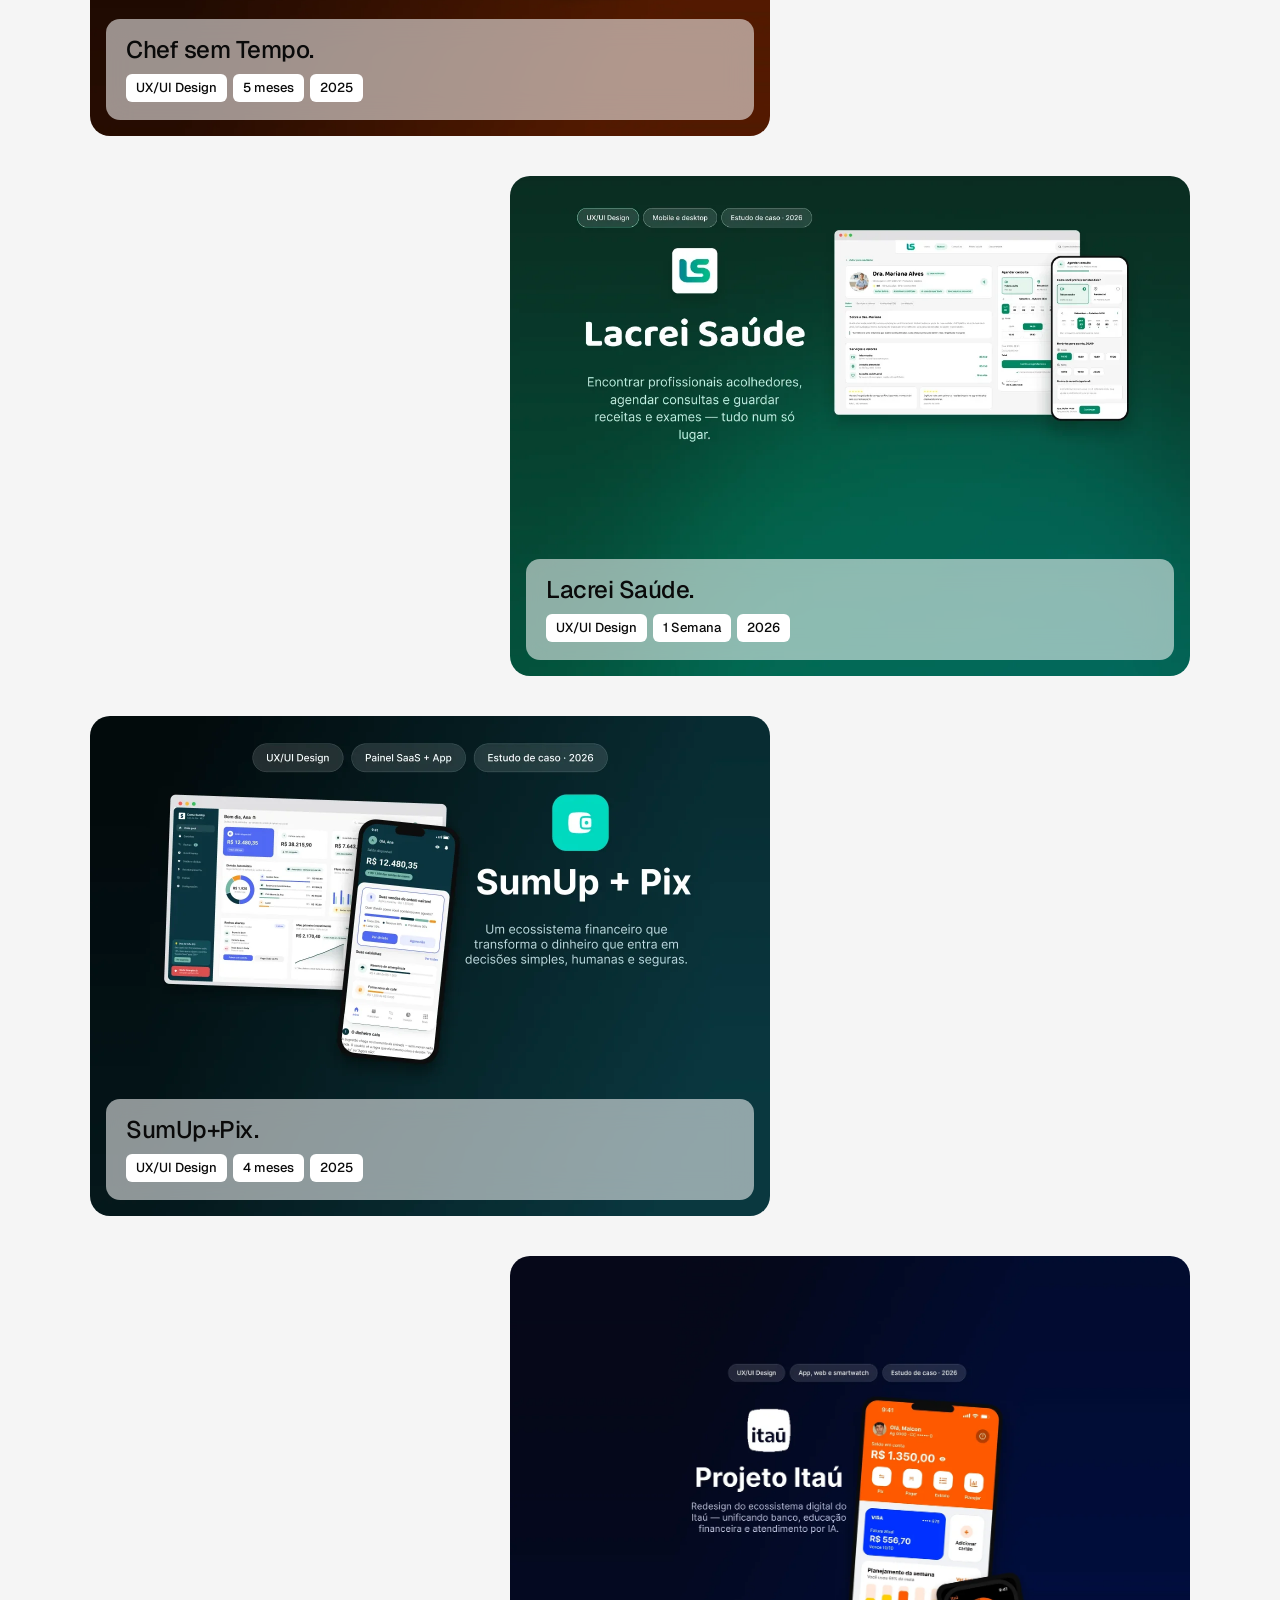
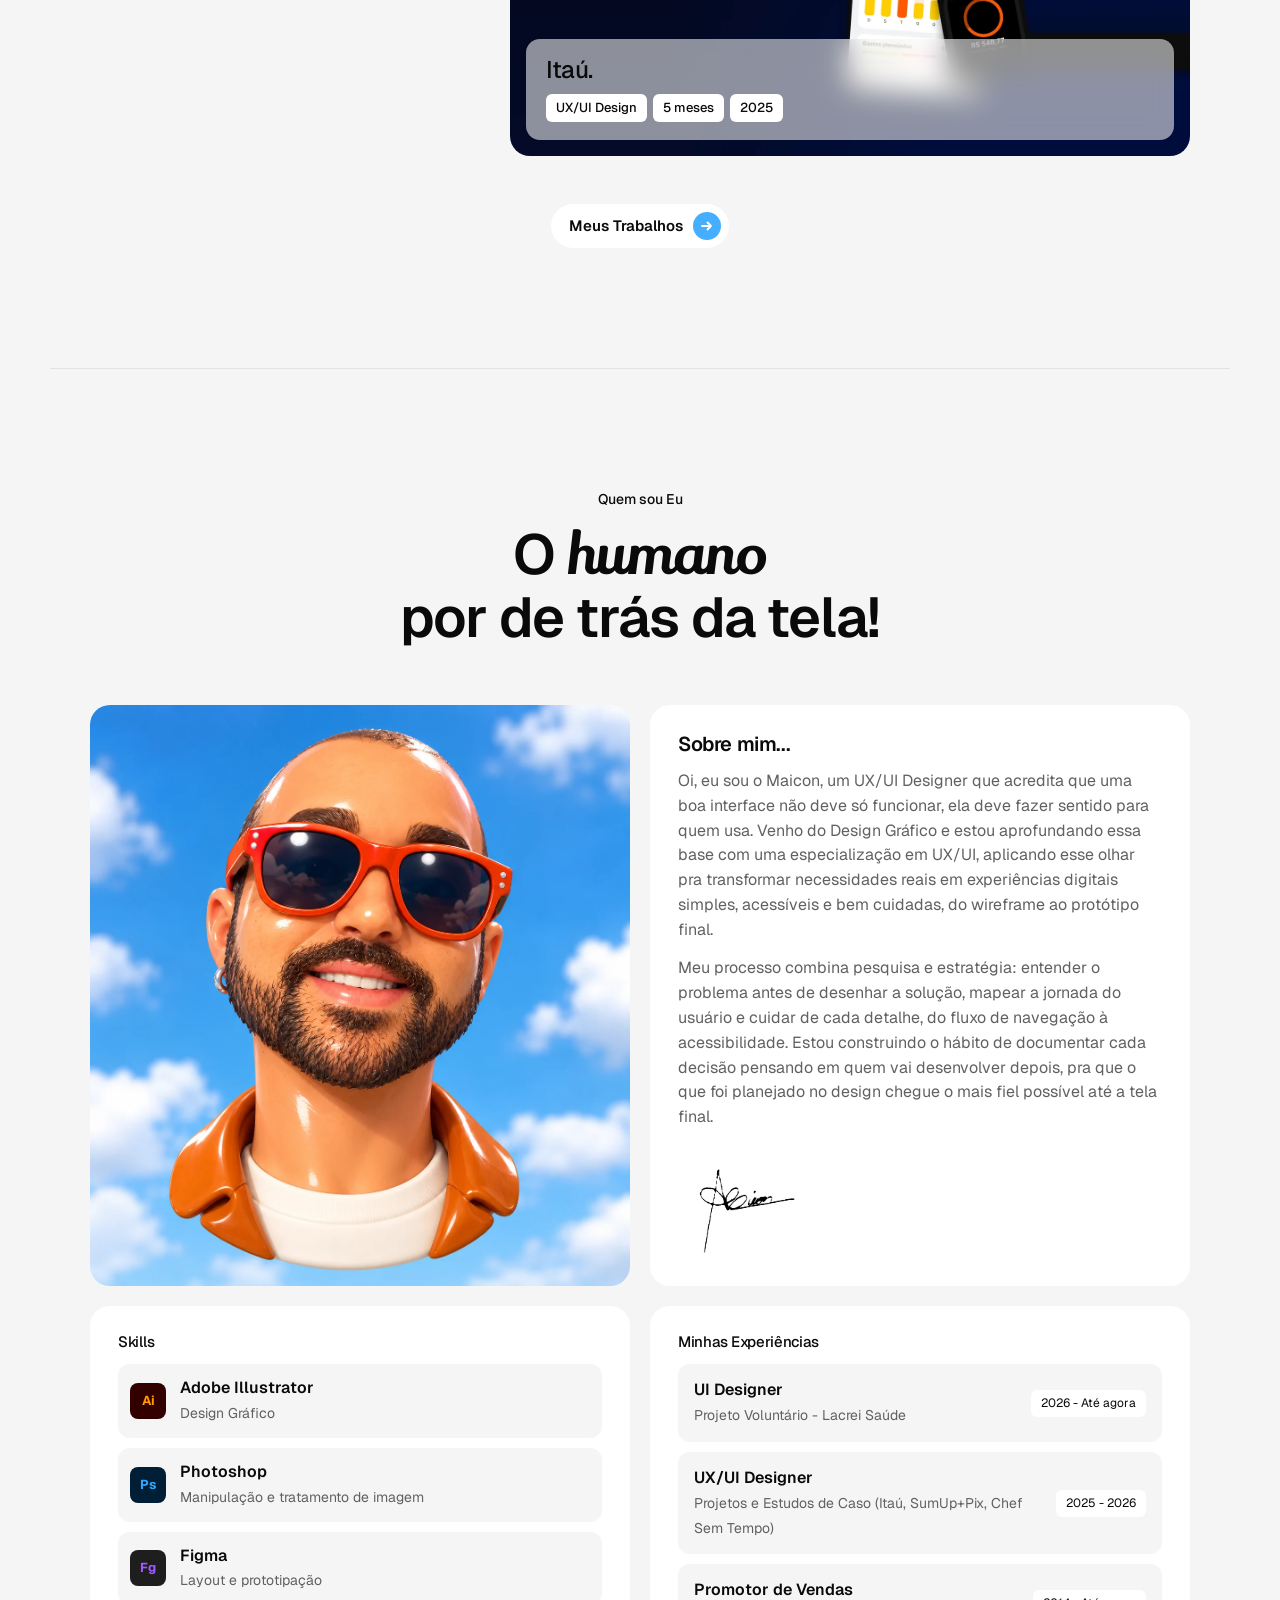
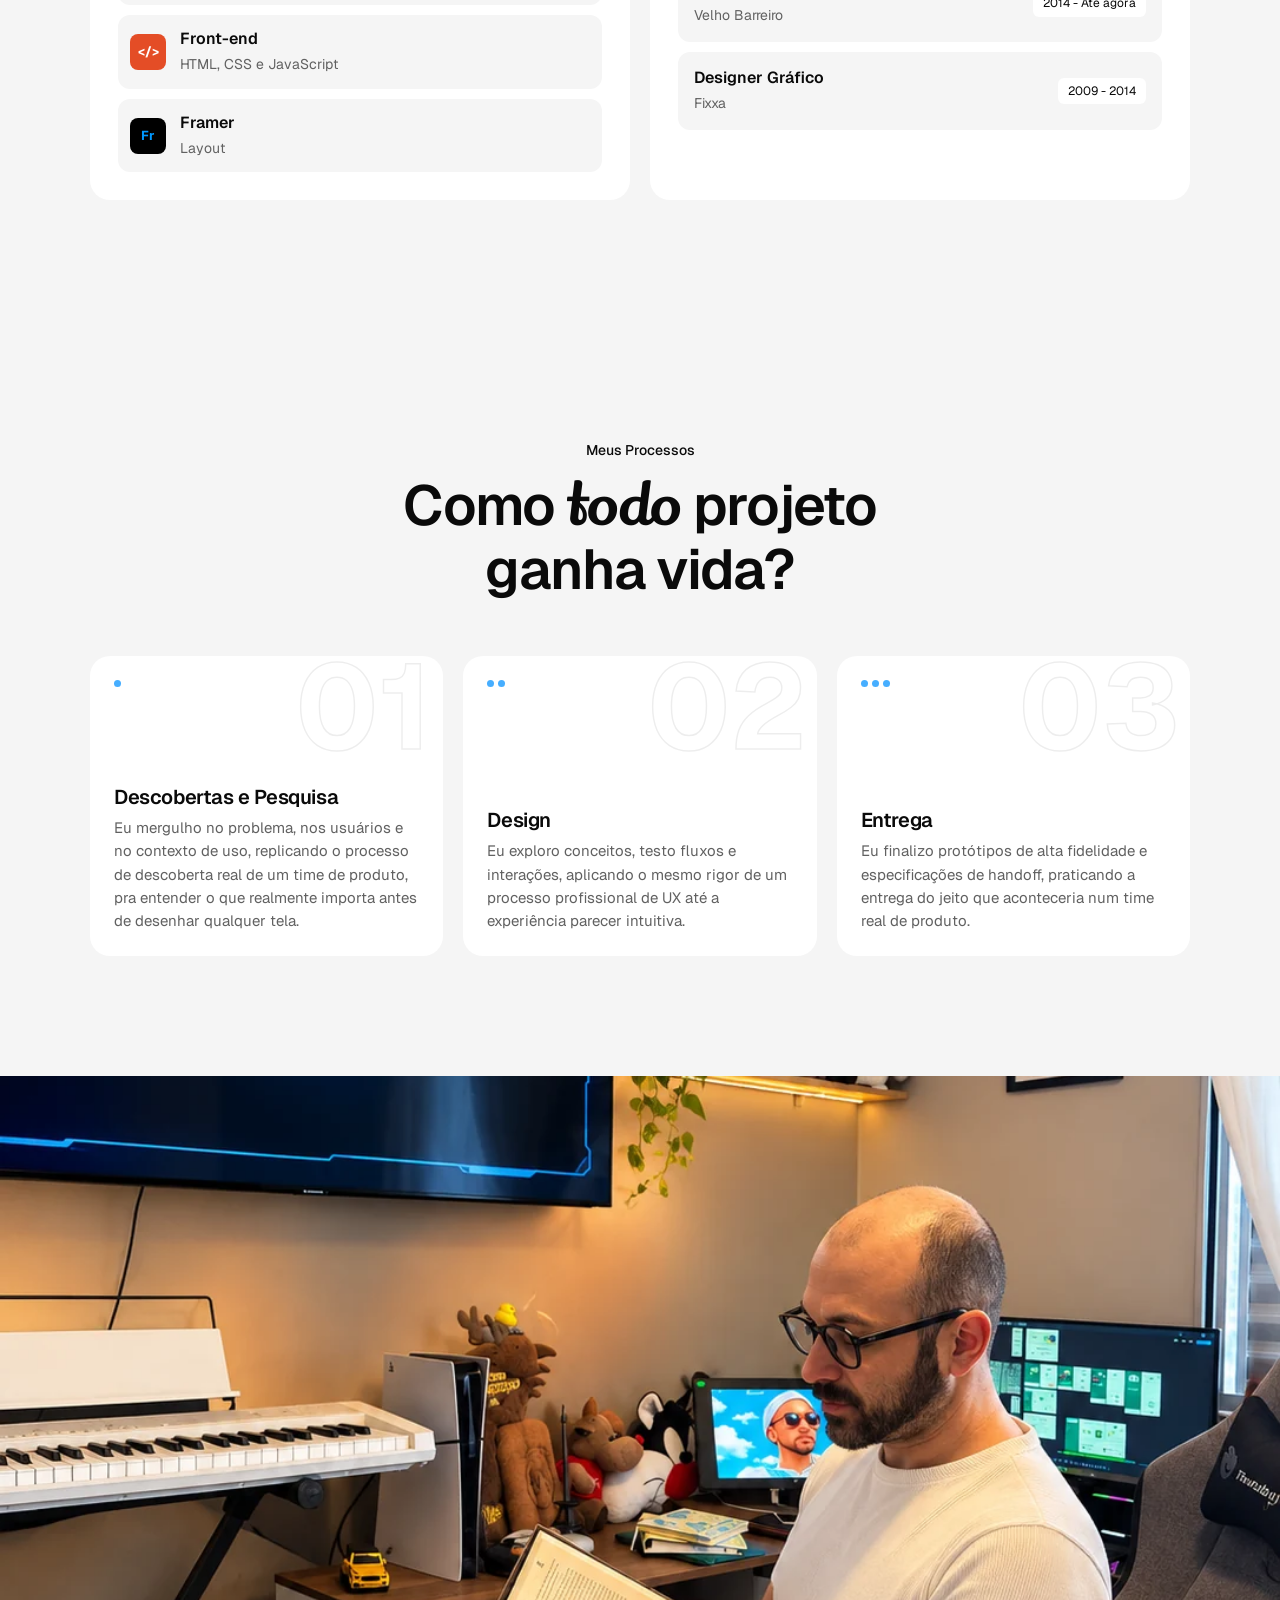
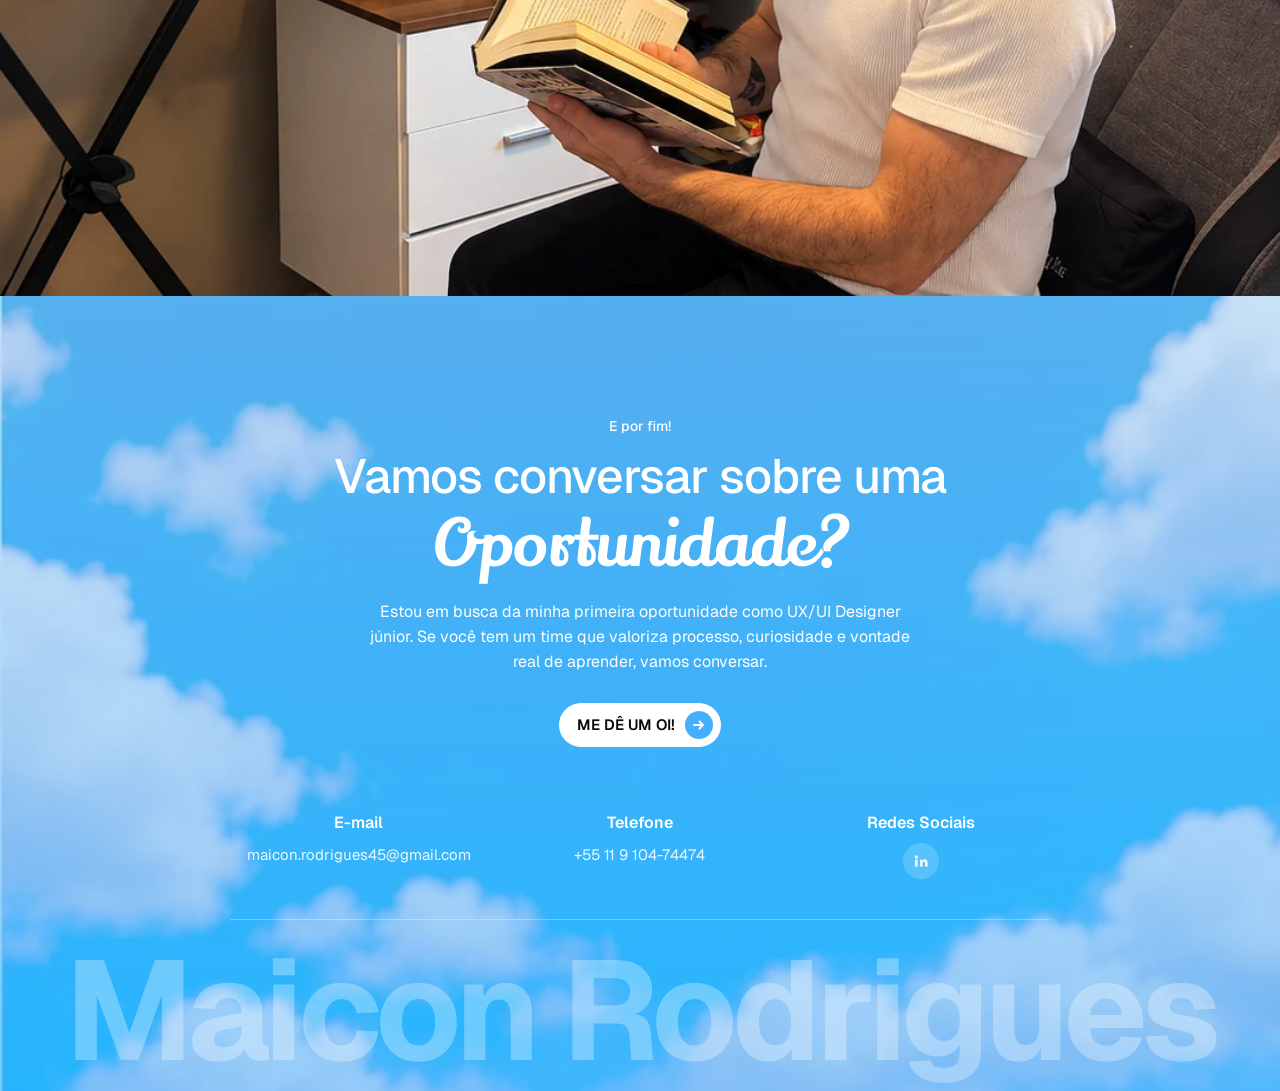
==== commit 08b33777: "Abertura animada, hero centralizado e ajustes visuais - Abertura (preloader) em JavaScript puro, uma" ====
--- a/index.html
+++ b/index.html
@@ -18,8 +18,17 @@
 <link rel="preconnect" href="https://fonts.gstatic.com" crossorigin>
 <link href="https://fonts.googleapis.com/css2?family=Geist:wght@400;500;600;700&family=Lily+Script+One&display=swap" rel="stylesheet">
 <link rel="stylesheet" href="css/style.css">
+<script>
+  // Mostra a abertura só na primeira visita da sessão
+  try { if (sessionStorage.getItem("abertura-vista")) document.documentElement.classList.add("sem-abertura"); } catch (e) {}
+  if (window.matchMedia("(prefers-reduced-motion: reduce)").matches) document.documentElement.classList.add("sem-abertura");
+</script>
 </head>
 <body>
+<div class="abertura" aria-hidden="true">
+  <span class="abertura__texto">Maicon Rodrigues · UX/UI Designer</span>
+  <div class="abertura__card"><img src="img/projetos/chef-card.webp" alt=""></div>
+</div>
 <header class="nav">
   <a class="nav__marca" href="index.html">
     <img src="img/geral/avatar-mini.webp" alt="" width="40" height="40">
@@ -41,21 +50,20 @@
 <main>
 <section class="hero">
   <img class="hero__ceu" src="img/geral/ceu.webp" alt="" aria-hidden="true">
-  <div class="hero__avatar" aria-hidden="false">
+  <div class="hero__palco">
+    <div class="hero__flutua">
+      <div class="hero__avatar">
       <img src="img/avatar/centro.webp" alt="Avatar 3D de Maicon" data-olhar="centro" class=ativo>
       <img src="img/avatar/esquerda.webp" alt="" data-olhar="esquerda">
       <img src="img/avatar/direita.webp" alt="" data-olhar="direita">
       <img src="img/avatar/cima.webp" alt="" data-olhar="cima">
       <img src="img/avatar/baixo.webp" alt="" data-olhar="baixo">
+      </div>
+    </div>
   </div>
   <div class="hero__base">
-    <div class="hero__titulo">
-      <p class="hero__oi">👋 Oi, sou Maicon</p>
-      <div class="hero__linha">
-        <h1 class="script">Ux/Ui designer</h1>
-        <a class="btn btn--branco btn--peq" href="contact-me/index.html"><span>me dê um oi!</span><i><svg viewBox="0 0 16 16" aria-hidden="true"><path d="M3 8h9M8.5 4.5 12 8l-3.5 3.5" fill="none" stroke="currentColor" stroke-width="1.8" stroke-linecap="round" stroke-linejoin="round"/></svg></i></a>
-      </div>
-    </div>
+    <p class="hero__oi">👋 Oi, sou Maicon</p>
+    <h1 class="script">Ux/Ui designer</h1>
     <p class="hero__texto">Crio experiências digitais pensando em quem vai usar: interfaces simples, acessíveis e feitas para resolver problemas reais do dia a dia.</p>
   </div>
 </section>
@@ -67,28 +75,28 @@
   </div>
   <div class="zigue">
 <a class="card card--esq revelar" href="projects/chef-sem-tempo/index.html">
-  <img src="img/projetos/chef-capa.webp" alt="Capa do projeto Chef sem Tempo" loading="lazy">
+  <img src="img/projetos/chef-card.webp" alt="Capa do projeto Chef sem Tempo" loading="lazy">
   <div class="card__info">
     <h3>Chef sem Tempo.</h3>
     <ul class="tags"><li>UX/UI Design</li><li>5 meses</li><li>2025</li></ul>
   </div>
 </a>
 <a class="card card--dir revelar" href="projects/lacreisaude/index.html">
-  <img src="img/projetos/lacrei-capa.webp" alt="Capa do projeto Lacrei Saúde" loading="lazy">
+  <img src="img/projetos/lacrei-card.webp" alt="Capa do projeto Lacrei Saúde" loading="lazy">
   <div class="card__info">
     <h3>Lacrei Saúde.</h3>
     <ul class="tags"><li>UX/UI Design</li><li>1 Semana</li><li>2026</li></ul>
   </div>
 </a>
 <a class="card card--esq revelar" href="projects/sumup-pix/index.html">
-  <img src="img/projetos/sumup-capa.webp" alt="Capa do projeto SumUp+Pix" loading="lazy">
+  <img src="img/projetos/sumup-card.webp" alt="Capa do projeto SumUp+Pix" loading="lazy">
   <div class="card__info">
     <h3>SumUp+Pix.</h3>
     <ul class="tags"><li>UX/UI Design</li><li>4 meses</li><li>2025</li></ul>
   </div>
 </a>
 <a class="card card--dir revelar" href="projects/projetoitau/index.html">
-  <img src="img/projetos/itau-capa.webp" alt="Capa do projeto Itaú" loading="lazy">
+  <img src="img/projetos/itau-card.webp" alt="Capa do projeto Itaú" loading="lazy">
   <div class="card__info">
     <h3>Itaú.</h3>
     <ul class="tags"><li>UX/UI Design</li><li>5 meses</li><li>2025</li></ul>
@@ -107,7 +115,7 @@
   </div>
   <div class="sobre">
     <figure class="sobre__foto revelar">
-      <img src="img/geral/foto-contato.webp" alt="Foto de Maicon Rodrigues" loading="lazy">
+      <img src="img/geral/sobre.webp" alt="Avatar 3D de Maicon sorrindo de óculos escuros" loading="lazy">
     </figure>
     <div class="painel sobre__texto revelar">
       <h3>Sobre mim...</h3>
@@ -171,6 +179,7 @@
   </div>
   <p class="rodape__nome" aria-hidden="true">Maicon Rodrigues</p>
 </footer>
+<script src="js/preloader.js"></script>
 <script src="js/main.js"></script>
 </body>
 </html>
--- a/css/style.css
+++ b/css/style.css
@@ -184,25 +184,50 @@
 .hero {
   position: relative;
   height: 100vh;
-  min-height: 640px;
+  height: 100svh;
+  min-height: 620px;
   overflow: hidden;
   background: linear-gradient(var(--azul-claro), var(--azul));
   color: var(--branco);
 }
 .hero__ceu {
   position: absolute;
+  left: -5%;
+  top: -5%;
+  width: 110%;
+  height: 110%;
+  max-width: none;
+  object-fit: cover;
+  will-change: transform;
+}
+
+/* Palco centraliza a cabeça na tela */
+.hero__palco {
+  position: absolute;
   inset: 0;
-  width: 100%;
+  display: flex;
+  align-items: center;
+  justify-content: center;
+  perspective: 700px;
+  pointer-events: none;
+}
+.hero__flutua {
+  height: 88%;
+  display: flex;
+  justify-content: center;
+  animation: flutuar 4s ease-in-out infinite;
+}
+@keyframes flutuar {
+  0%, 100% { transform: translateY(0); }
+  50% { transform: translateY(-10px); }
+}
+.hero__avatar {
+  position: relative;
   height: 100%;
-  object-fit: cover;
-}
-.hero__avatar {
-  position: absolute;
-  left: 50%;
-  bottom: 0;
-  width: min(56vw, 720px);
-  aspect-ratio: 1184 / 1328;
-  transform: translate(-50%, 4%);
+  aspect-ratio: 1200 / 1320;
+  max-width: none;
+  transform-origin: 50% 75%;
+  will-change: transform;
 }
 .hero__avatar img {
   position: absolute;
@@ -210,36 +235,61 @@
   width: 100%;
   height: 100%;
   object-fit: contain;
-  object-position: bottom;
   opacity: 0;
-  transition: opacity .35s ease;
+  transition: opacity .18s ease-out;
 }
 .hero__avatar img.ativo { opacity: 1; }
 
+/* Textos centralizados embaixo */
 .hero__base {
   position: absolute;
   left: var(--lateral);
   right: var(--lateral);
-  bottom: 40px;
-  display: flex;
-  justify-content: space-between;
-  align-items: flex-end;
-  gap: 32px;
-}
-.hero__oi { margin: 0 0 6px; font-size: 15px; font-weight: 500; }
-.hero__linha { display: flex; align-items: center; gap: 20px; flex-wrap: wrap; }
+  bottom: 36px;
+  display: flex;
+  flex-direction: column;
+  align-items: center;
+  text-align: center;
+}
+.hero__oi { margin: 0 0 4px; font-size: 16px; font-weight: 500; }
 .hero h1 {
-  font-size: clamp(48px, 8vw, 104px);
+  font-size: clamp(52px, 9vw, 120px);
   line-height: 1;
-  text-shadow: 0 4px 30px rgba(44, 63, 97, .25);
+  text-shadow: 0 4px 30px rgba(44, 63, 97, .3);
 }
 .hero__texto {
-  max-width: 300px;
-  margin: 0;
-  font-size: 16px;
+  max-width: 460px;
+  margin: 14px 0 0;
+  font-size: 17px;
   font-weight: 500;
   color: var(--marinho);
 }
+
+/* ---------- Abertura (preloader) ---------- */
+.abertura {
+  position: fixed;
+  inset: 0;
+  z-index: 100;
+  display: flex;
+  align-items: center;
+  justify-content: center;
+  background: #000;
+  color: #fff;
+}
+.sem-abertura .abertura { display: none; }
+.abertura-ativa body { overflow: hidden; }
+.abertura__texto,
+.abertura__card { opacity: 0; filter: blur(10px); }
+.abertura__texto { font-size: 16px; font-weight: 500; letter-spacing: -0.01em; }
+.abertura__card {
+  position: absolute;
+  right: 20px;
+  bottom: 20px;
+  width: 160px;
+  height: 160px;
+  overflow: hidden;
+}
+.abertura__card img { width: 100%; height: 100%; object-fit: cover; }
 
 /* ---------- Seções ---------- */
 .secao {
@@ -316,6 +366,7 @@
   height: 100%;
   min-height: 420px;
   object-fit: cover;
+  object-position: center 25%;
   border-radius: var(--raio);
 }
 
@@ -561,8 +612,9 @@
 /* ---------- Contato ---------- */
 .contato { display: grid; grid-template-columns: 1fr 1fr; gap: 20px; }
 .contato img { width: 100%; height: 100%; object-fit: cover; border-radius: var(--raio); }
-.contato__foto img { min-height: 420px; }
-.contato__img img { aspect-ratio: 1.5; }
+.contato__foto { position: relative; min-height: 420px; }
+.contato__foto img { position: absolute; inset: 0; object-position: center 30%; }
+.contato__img img { aspect-ratio: 1.5; object-position: center 30%; }
 
 .form { display: flex; flex-direction: column; gap: 18px; }
 .form label { display: flex; flex-direction: column; gap: 8px; font-size: 14px; font-weight: 600; }
@@ -589,6 +641,7 @@
   html { scroll-behavior: auto; }
   .revelar { opacity: 1; transform: none; transition: none; }
   .hero__avatar img { transition: none; }
+  .hero__flutua { animation: none; }
 }
 
 /* ---------- Responsivo ---------- */
@@ -604,13 +657,15 @@
 }
 
 @media (max-width: 640px) {
-  .hero { min-height: 600px; }
-  .hero__avatar { width: 120vw; bottom: 150px; }
-  .hero__base { flex-direction: column; align-items: flex-start; gap: 16px; bottom: 24px; }
-  .hero__texto { max-width: none; }
+  .hero { min-height: 560px; }
+  .hero__palco { align-items: flex-start; padding-top: 76px; }
+  .hero__flutua { height: auto; width: 100%; }
+  .hero__avatar { height: auto; width: 128vw; flex-shrink: 0; }
+  .hero__base { bottom: 28px; }
+  .hero__texto { font-size: 15px; }
   .secao { padding: 80px var(--lateral); }
   .card,
-  .card--largo { aspect-ratio: 0.9; }
+  .card--largo { aspect-ratio: 1.15; }
   .card__info { left: 10px; right: 10px; bottom: 10px; padding: 14px; }
   .card__info h3 { font-size: 20px; }
   .rodape__contatos { grid-template-columns: 1fr; }
@@ -618,3 +673,12 @@
   .exps li { flex-direction: column; align-items: flex-start; }
   .nav__marca span { font-size: 13px; }
 }
+
+.form__erro {
+  margin: 0;
+  padding: 12px 14px;
+  border-radius: 10px;
+  background: #fdecec;
+  color: #a12020 !important;
+  font-size: 14px;
+}
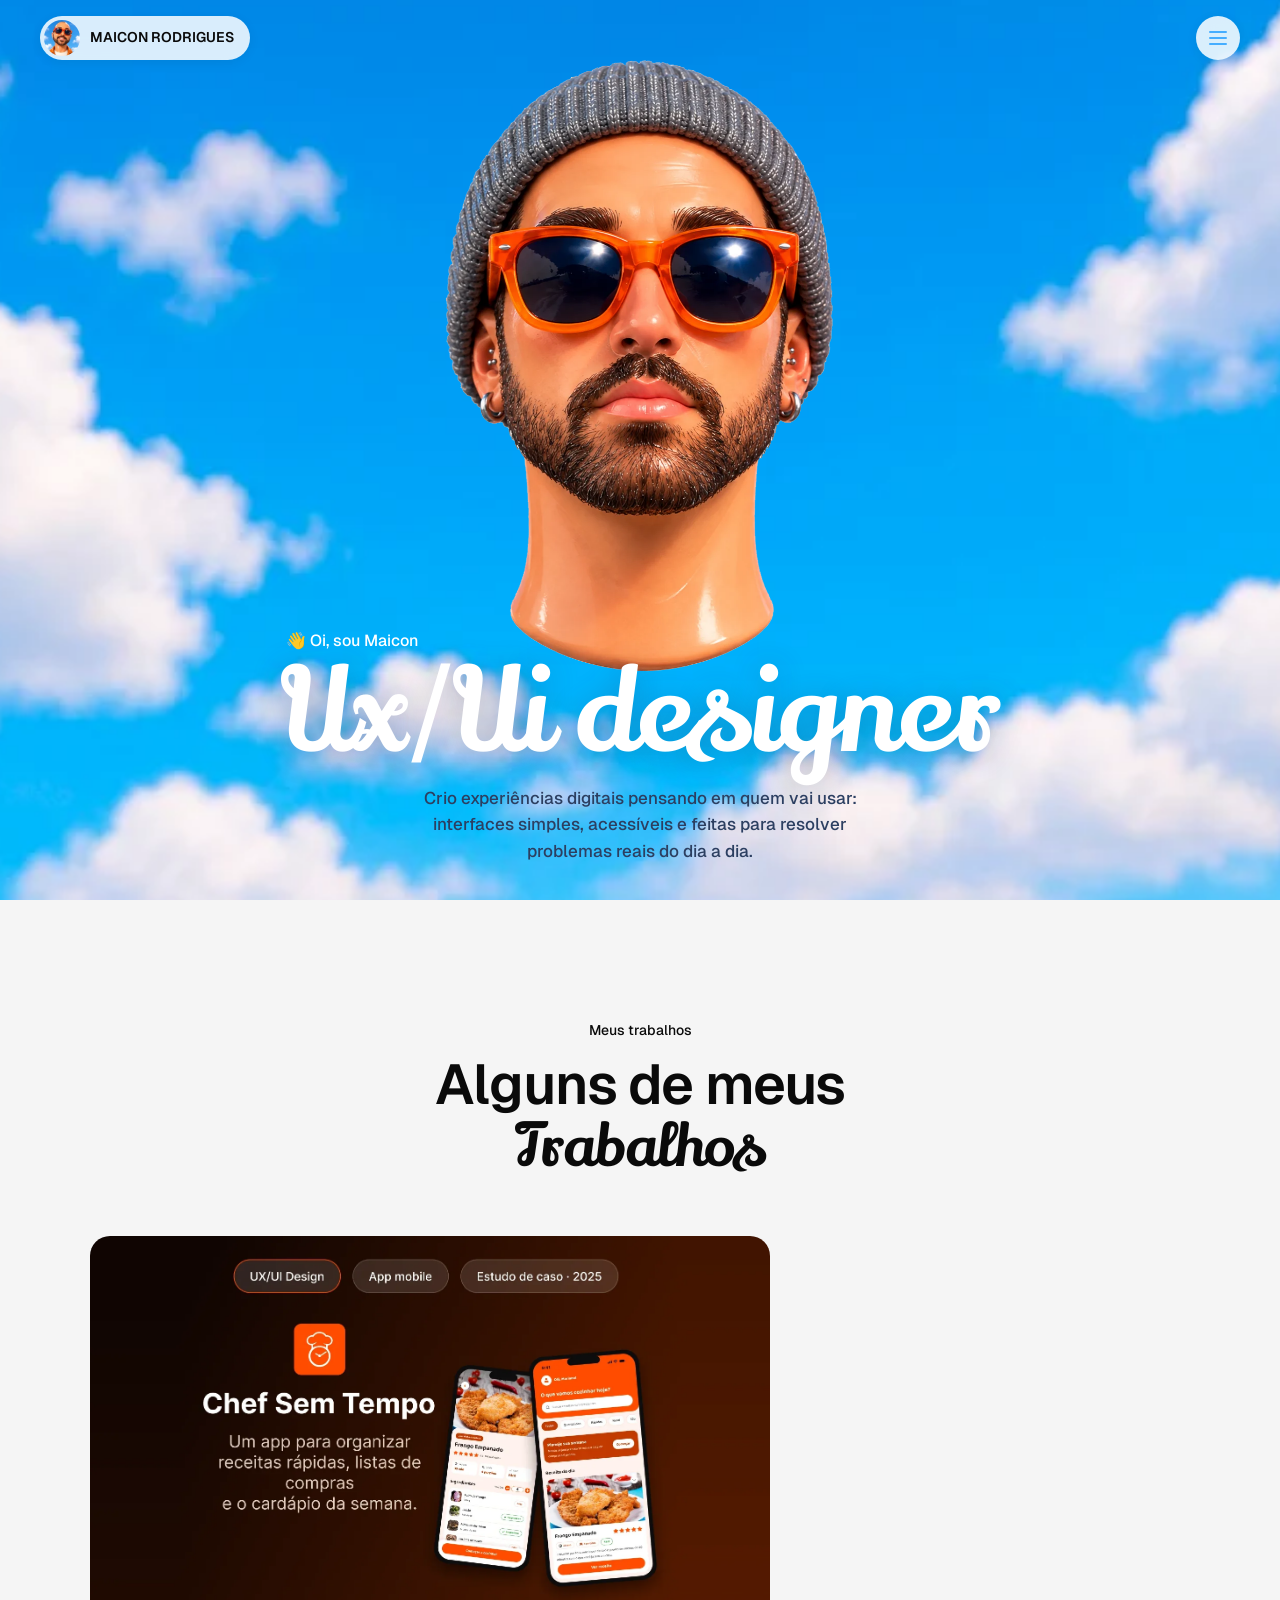
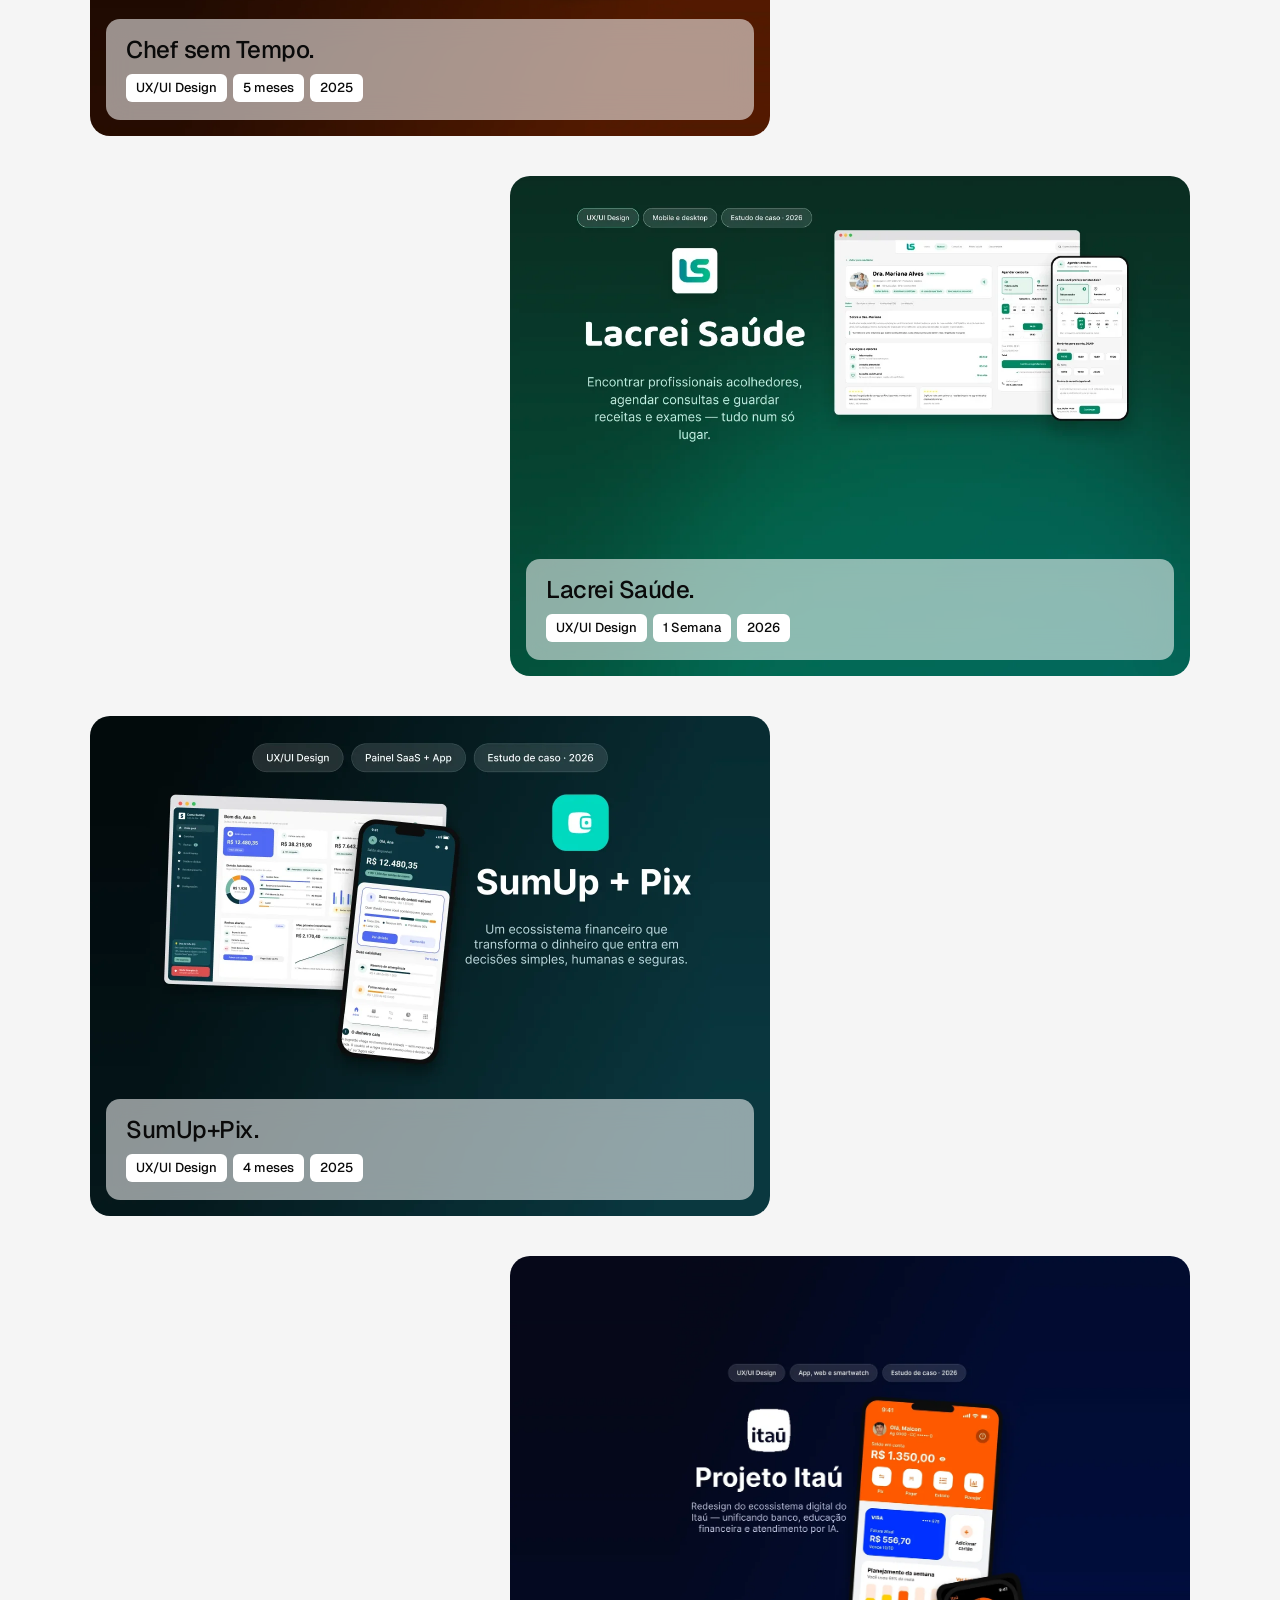
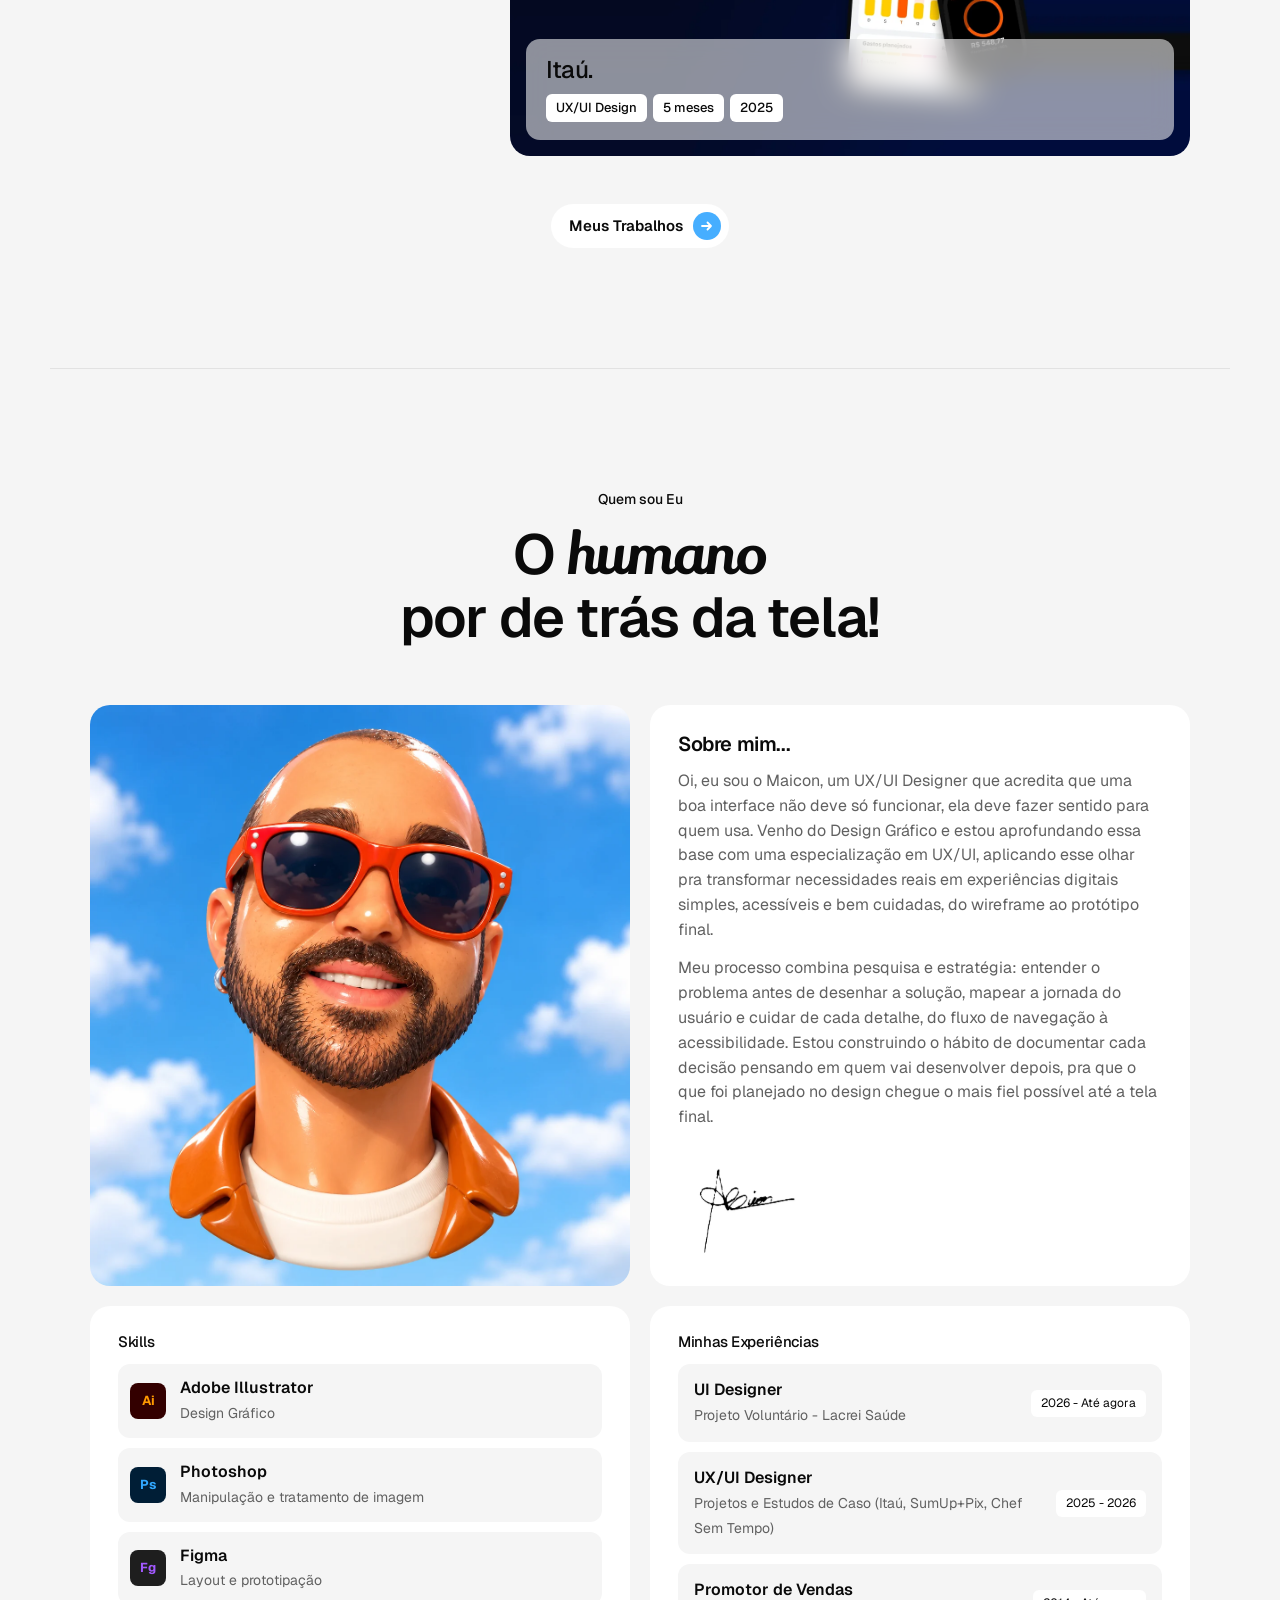
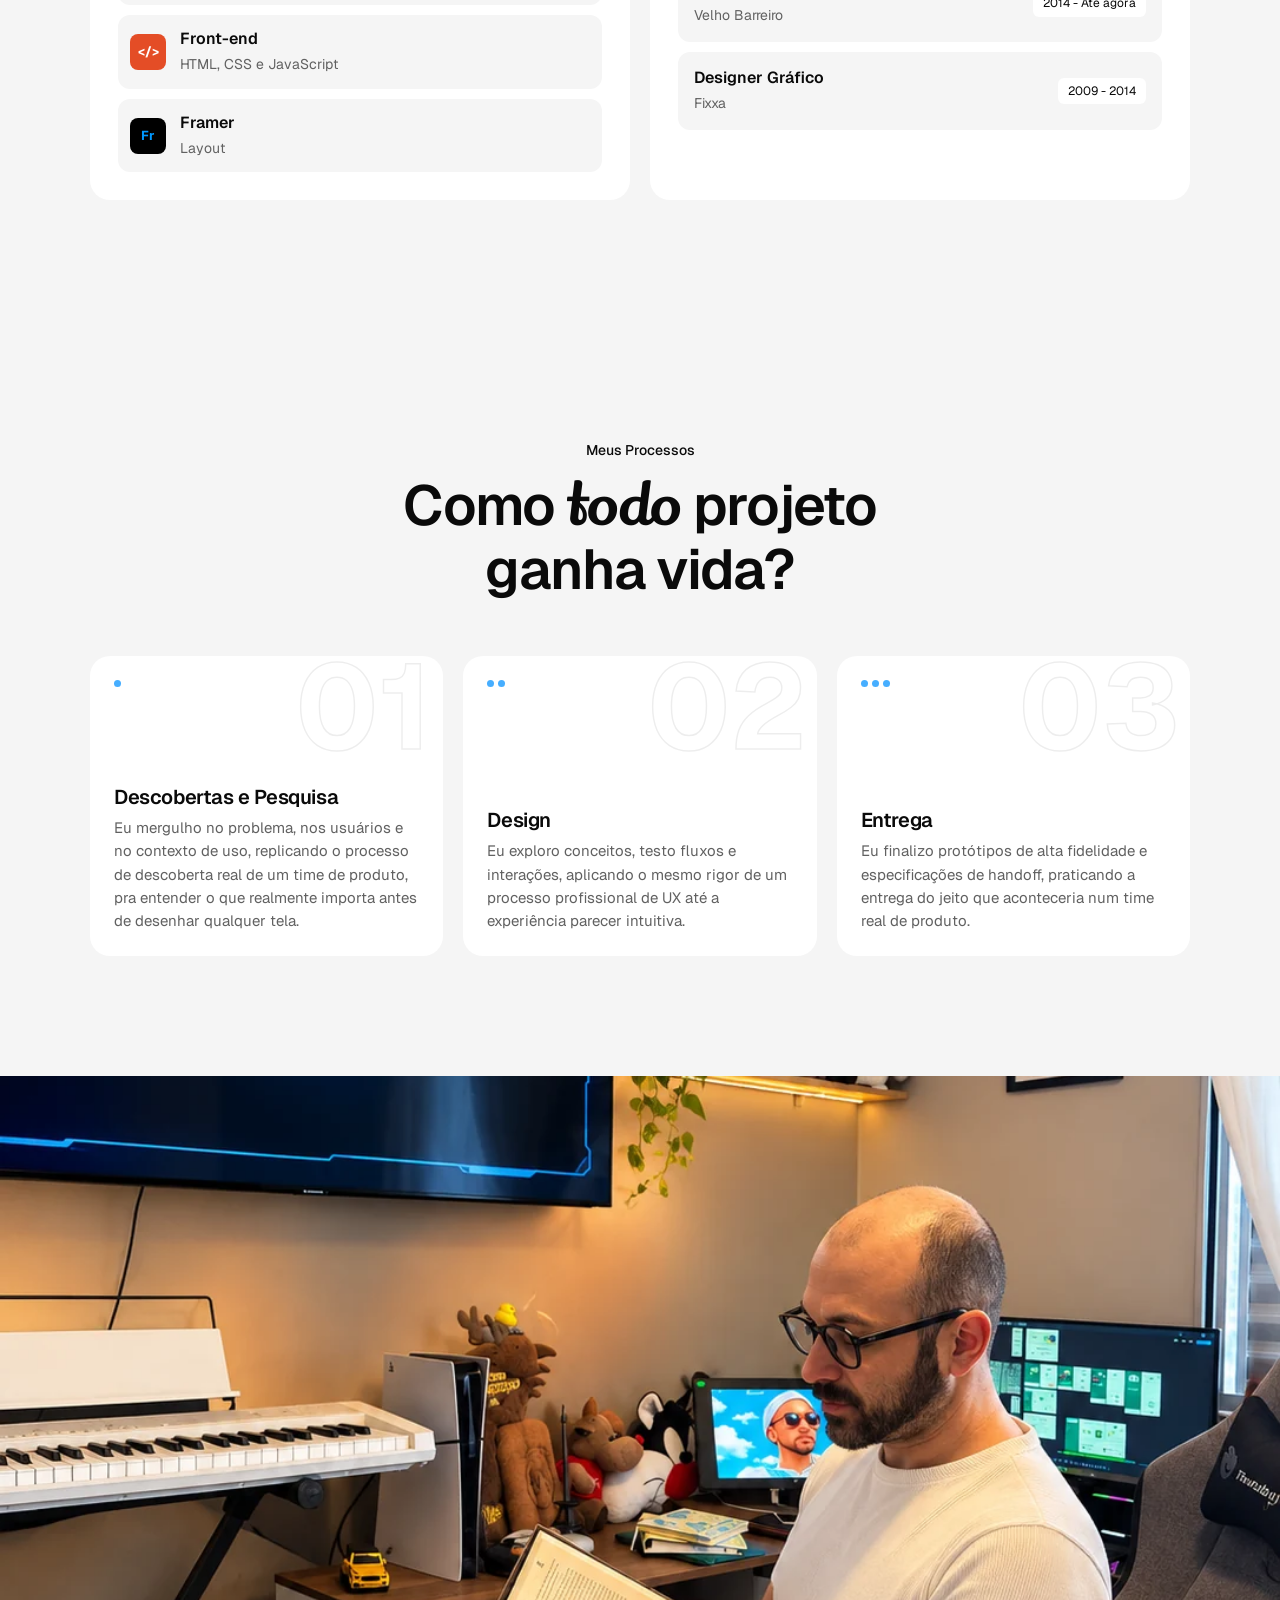
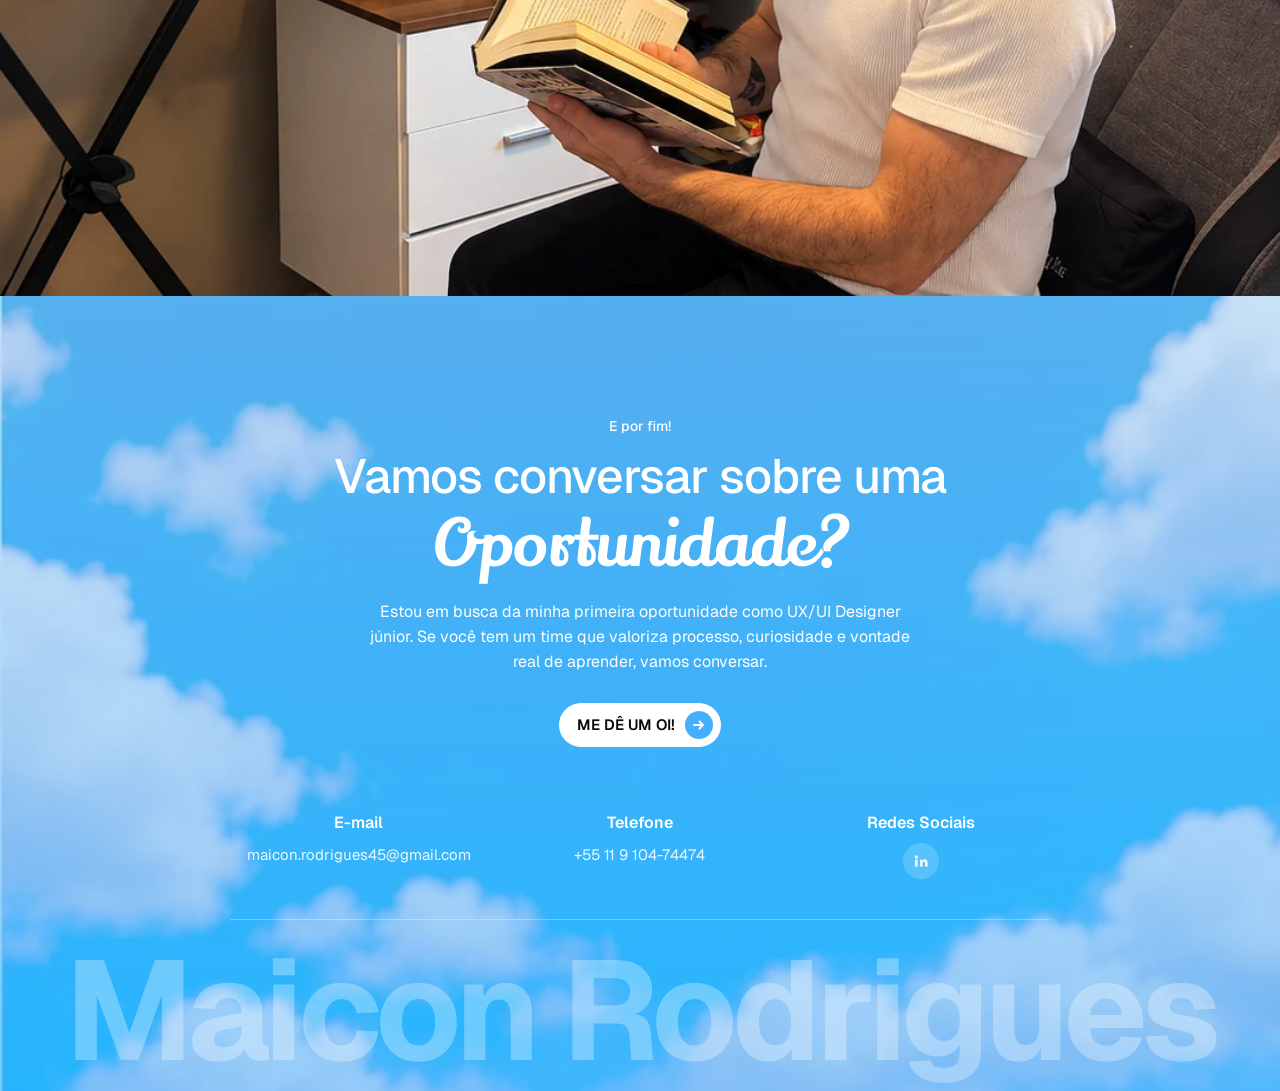
==== commit e8c65768: "Remove a abertura, sobe a cabeça e alinha o 'Oi, sou Maicon' Co-Authored-By: Claude Opus 5.5 <norepl" ====
--- a/index.html
+++ b/index.html
@@ -17,18 +17,9 @@
 <link rel="preconnect" href="https://fonts.googleapis.com">
 <link rel="preconnect" href="https://fonts.gstatic.com" crossorigin>
 <link href="https://fonts.googleapis.com/css2?family=Geist:wght@400;500;600;700&family=Lily+Script+One&display=swap" rel="stylesheet">
-<link rel="stylesheet" href="css/style.css">
-<script>
-  // Mostra a abertura só na primeira visita da sessão
-  try { if (sessionStorage.getItem("abertura-vista")) document.documentElement.classList.add("sem-abertura"); } catch (e) {}
-  if (window.matchMedia("(prefers-reduced-motion: reduce)").matches) document.documentElement.classList.add("sem-abertura");
-</script>
+<link rel="stylesheet" href="css/style.css?v=4">
 </head>
 <body>
-<div class="abertura" aria-hidden="true">
-  <span class="abertura__texto">Maicon Rodrigues · UX/UI Designer</span>
-  <div class="abertura__card"><img src="img/projetos/chef-card.webp" alt=""></div>
-</div>
 <header class="nav">
   <a class="nav__marca" href="index.html">
     <img src="img/geral/avatar-mini.webp" alt="" width="40" height="40">
@@ -62,8 +53,10 @@
     </div>
   </div>
   <div class="hero__base">
-    <p class="hero__oi">👋 Oi, sou Maicon</p>
-    <h1 class="script">Ux/Ui designer</h1>
+    <div class="hero__titulo">
+      <p class="hero__oi">👋 Oi, sou Maicon</p>
+      <h1 class="script">Ux/Ui designer</h1>
+    </div>
     <p class="hero__texto">Crio experiências digitais pensando em quem vai usar: interfaces simples, acessíveis e feitas para resolver problemas reais do dia a dia.</p>
   </div>
 </section>
@@ -179,7 +172,6 @@
   </div>
   <p class="rodape__nome" aria-hidden="true">Maicon Rodrigues</p>
 </footer>
-<script src="js/preloader.js"></script>
-<script src="js/main.js"></script>
+<script src="js/main.js?v=4"></script>
 </body>
 </html>
--- a/css/style.css
+++ b/css/style.css
@@ -206,13 +206,14 @@
   position: absolute;
   inset: 0;
   display: flex;
-  align-items: center;
+  align-items: flex-start;
   justify-content: center;
+  padding-top: 24px;
   perspective: 700px;
   pointer-events: none;
 }
 .hero__flutua {
-  height: 88%;
+  height: 78%;
   display: flex;
   justify-content: center;
   animation: flutuar 4s ease-in-out infinite;
@@ -251,7 +252,12 @@
   align-items: center;
   text-align: center;
 }
-.hero__oi { margin: 0 0 4px; font-size: 16px; font-weight: 500; }
+.hero__titulo {
+  display: flex;
+  flex-direction: column;
+  align-items: flex-start;
+}
+.hero__oi { margin: 0 0 2px 0.3em; font-size: 16px; font-weight: 500; }
 .hero h1 {
   font-size: clamp(52px, 9vw, 120px);
   line-height: 1;
@@ -264,32 +270,6 @@
   font-weight: 500;
   color: var(--marinho);
 }
-
-/* ---------- Abertura (preloader) ---------- */
-.abertura {
-  position: fixed;
-  inset: 0;
-  z-index: 100;
-  display: flex;
-  align-items: center;
-  justify-content: center;
-  background: #000;
-  color: #fff;
-}
-.sem-abertura .abertura { display: none; }
-.abertura-ativa body { overflow: hidden; }
-.abertura__texto,
-.abertura__card { opacity: 0; filter: blur(10px); }
-.abertura__texto { font-size: 16px; font-weight: 500; letter-spacing: -0.01em; }
-.abertura__card {
-  position: absolute;
-  right: 20px;
-  bottom: 20px;
-  width: 160px;
-  height: 160px;
-  overflow: hidden;
-}
-.abertura__card img { width: 100%; height: 100%; object-fit: cover; }
 
 /* ---------- Seções ---------- */
 .secao {
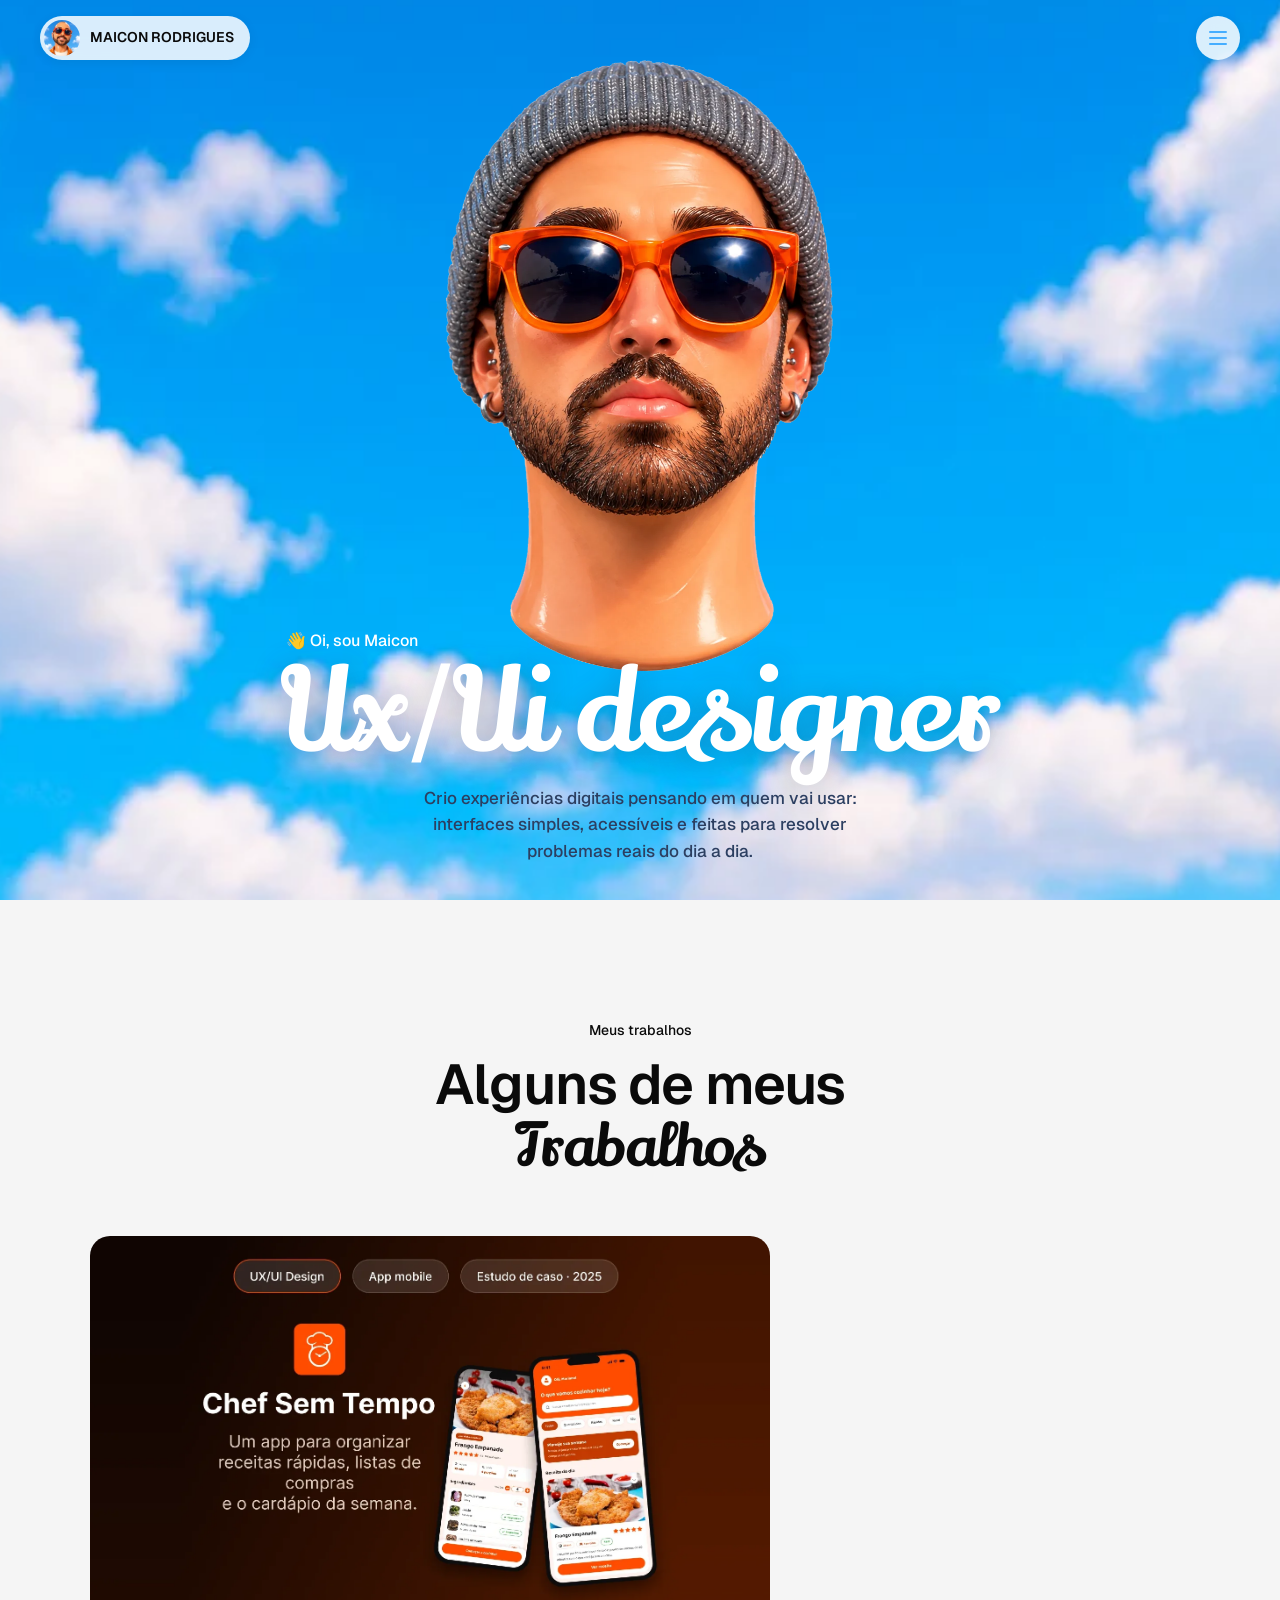
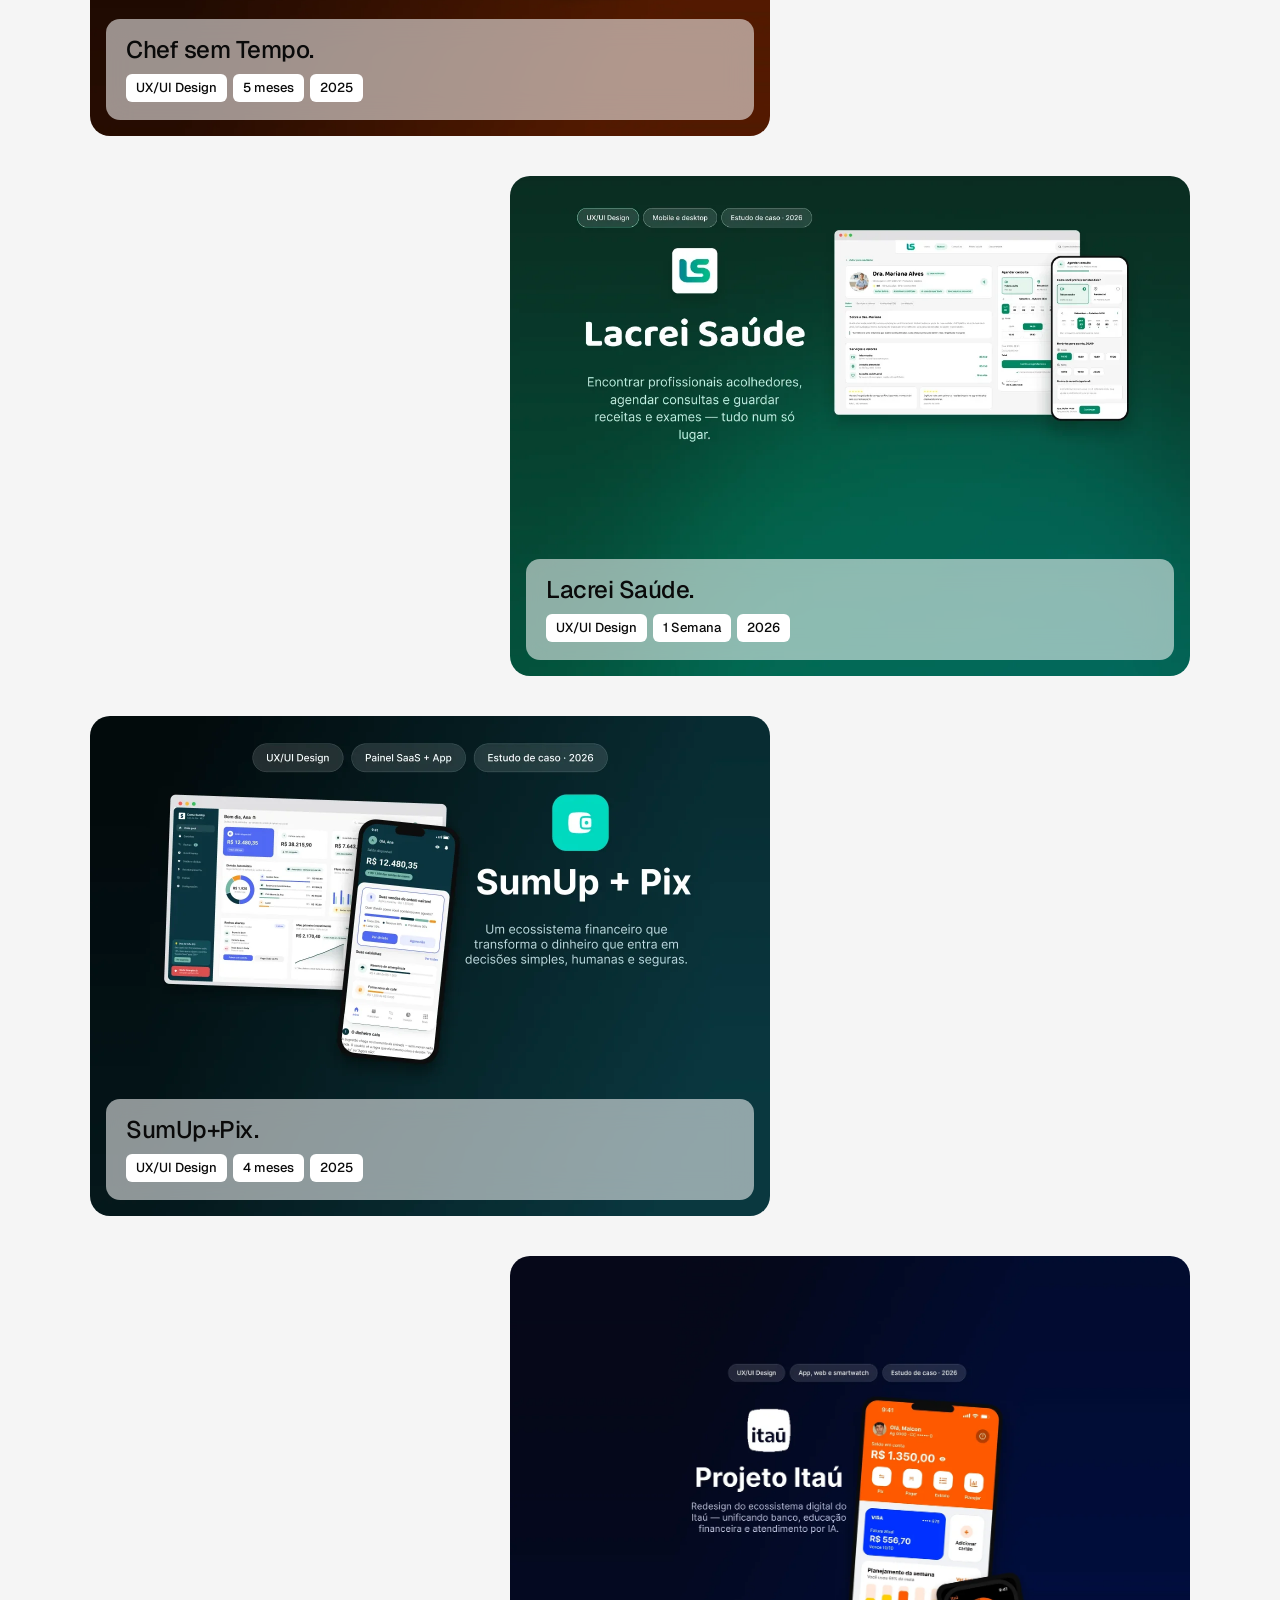
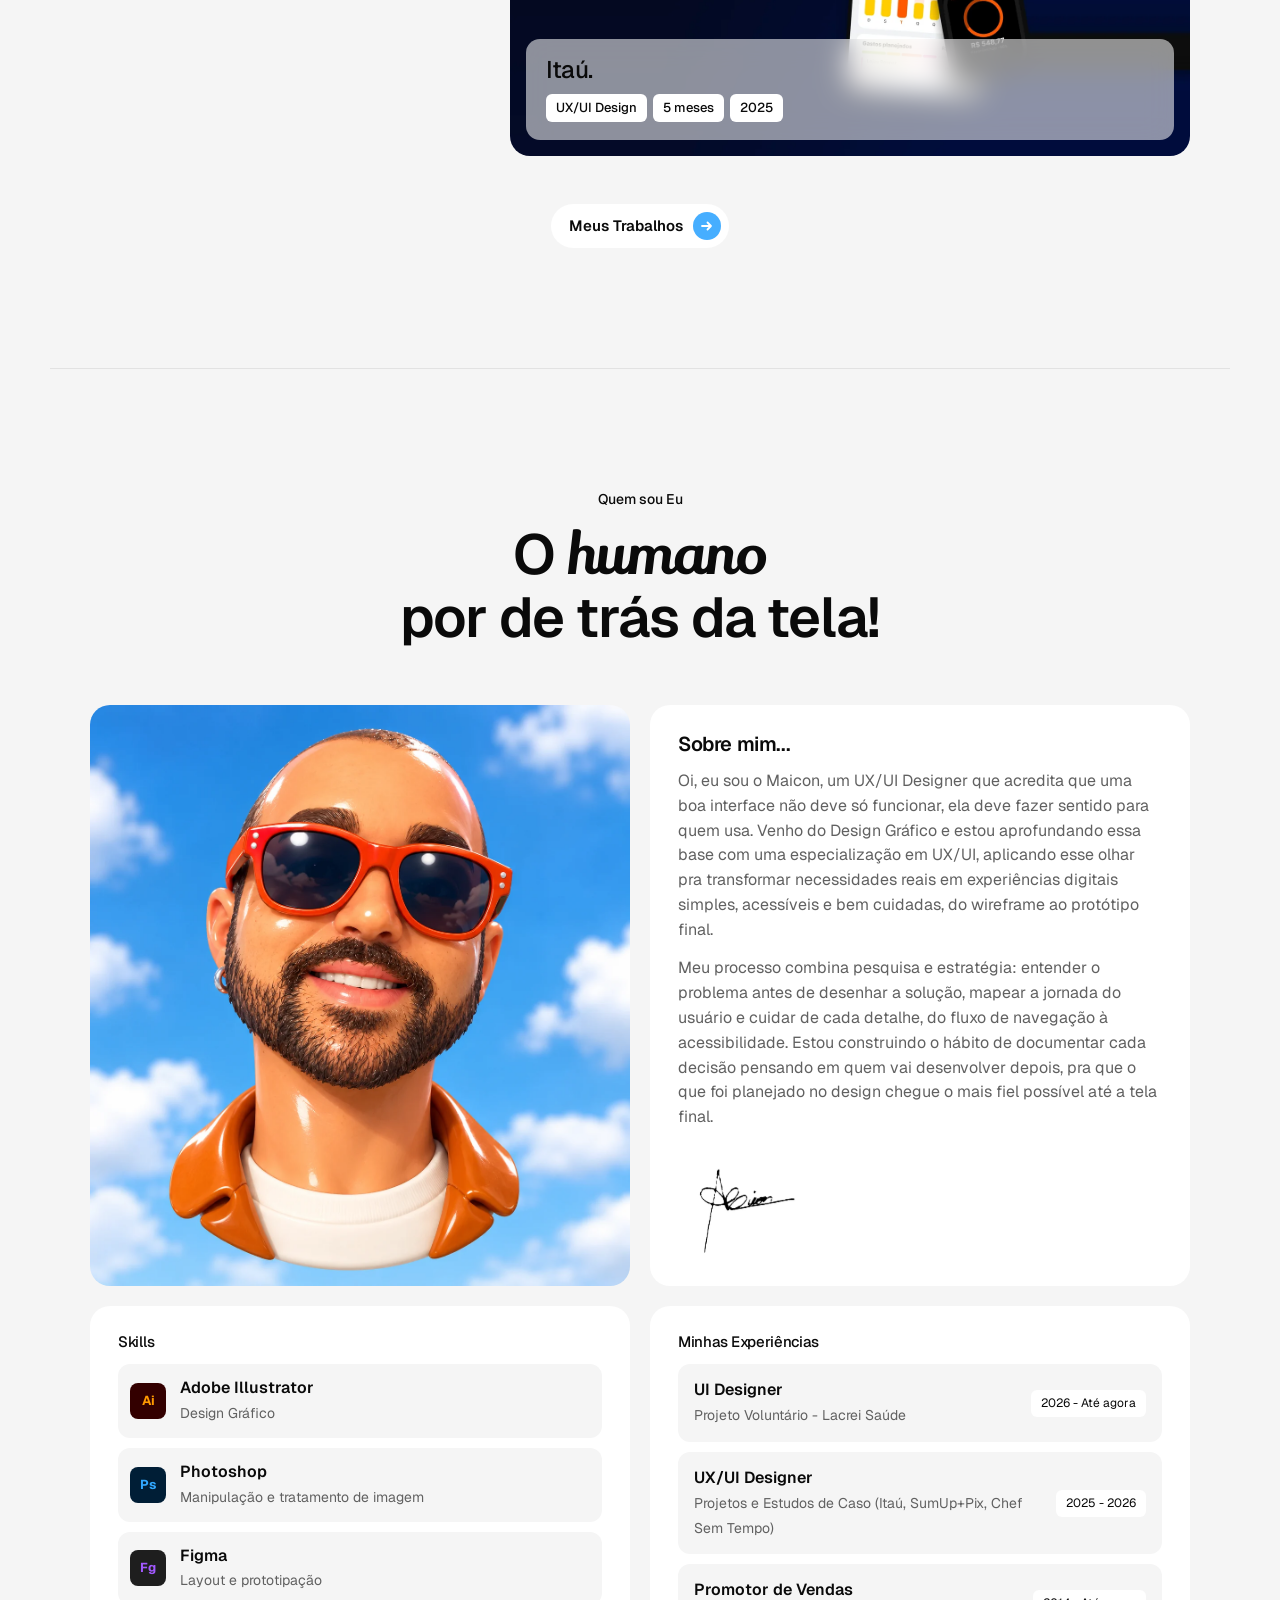
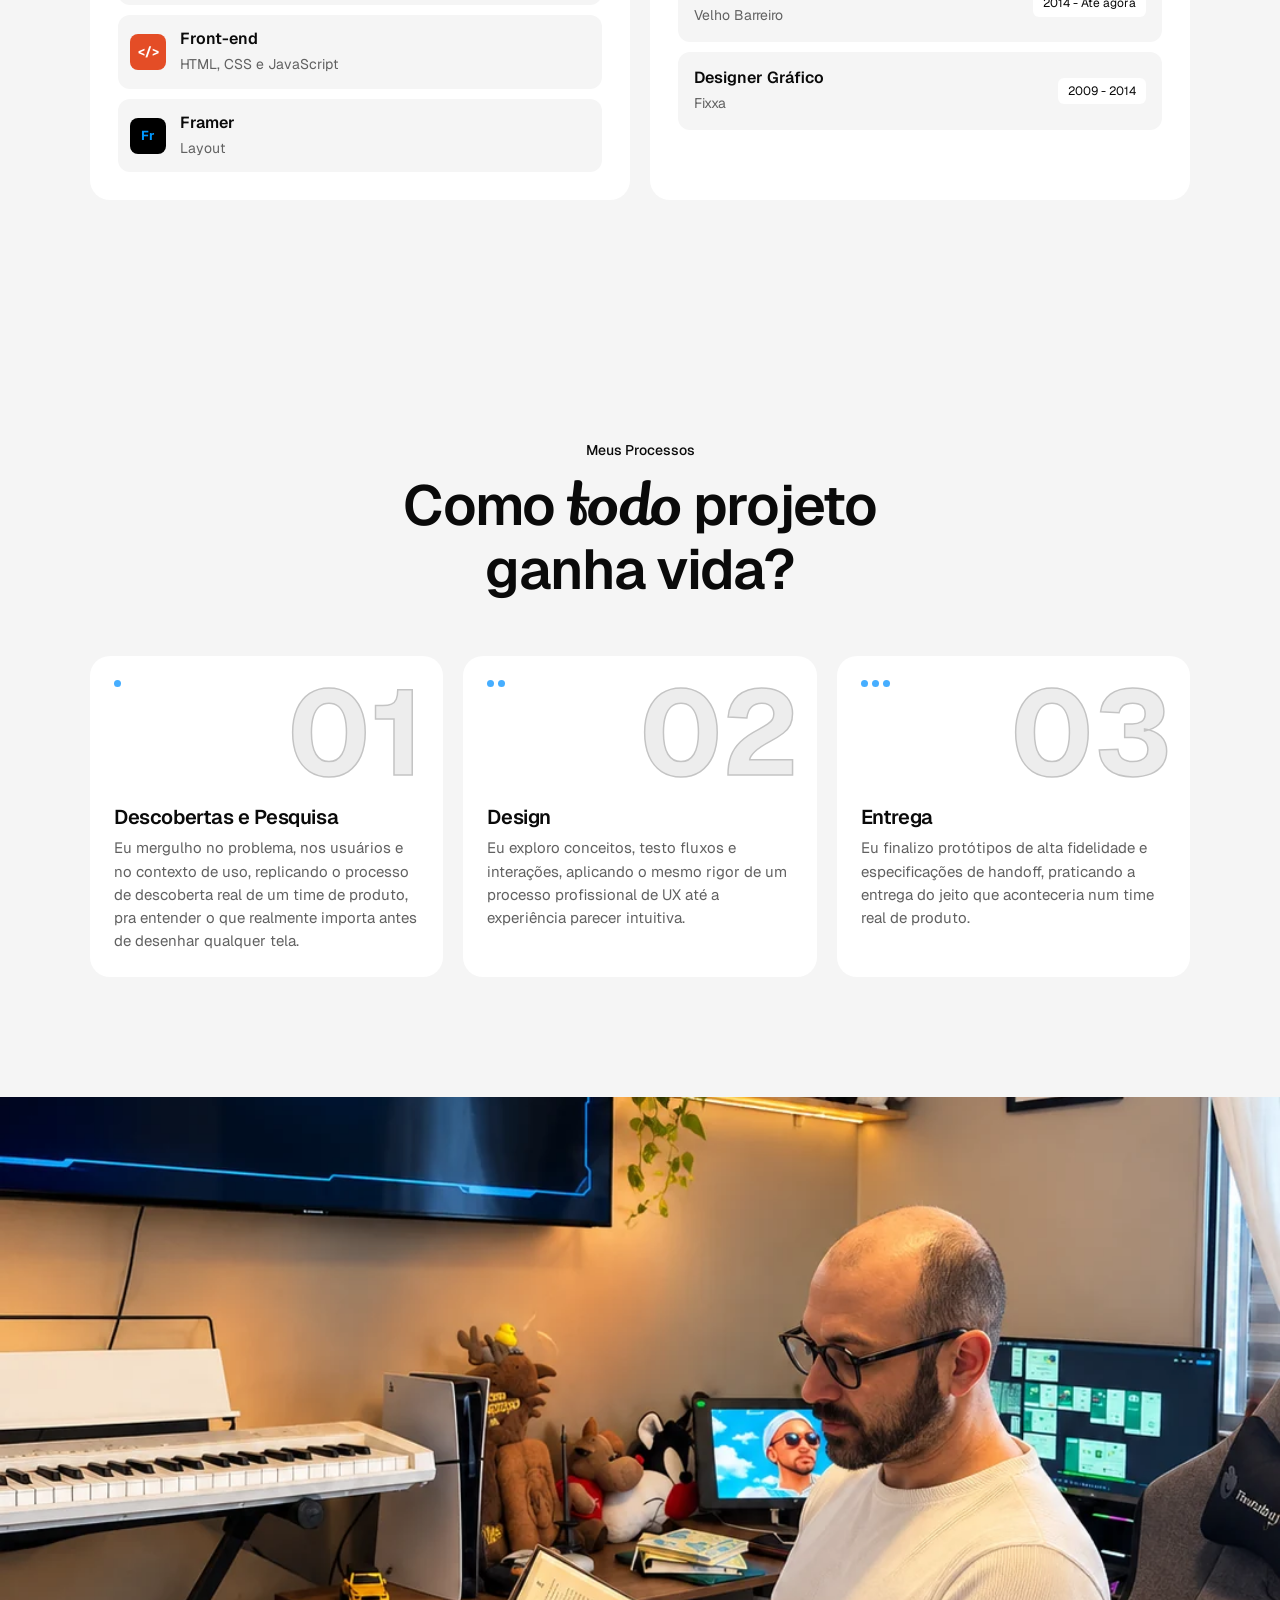
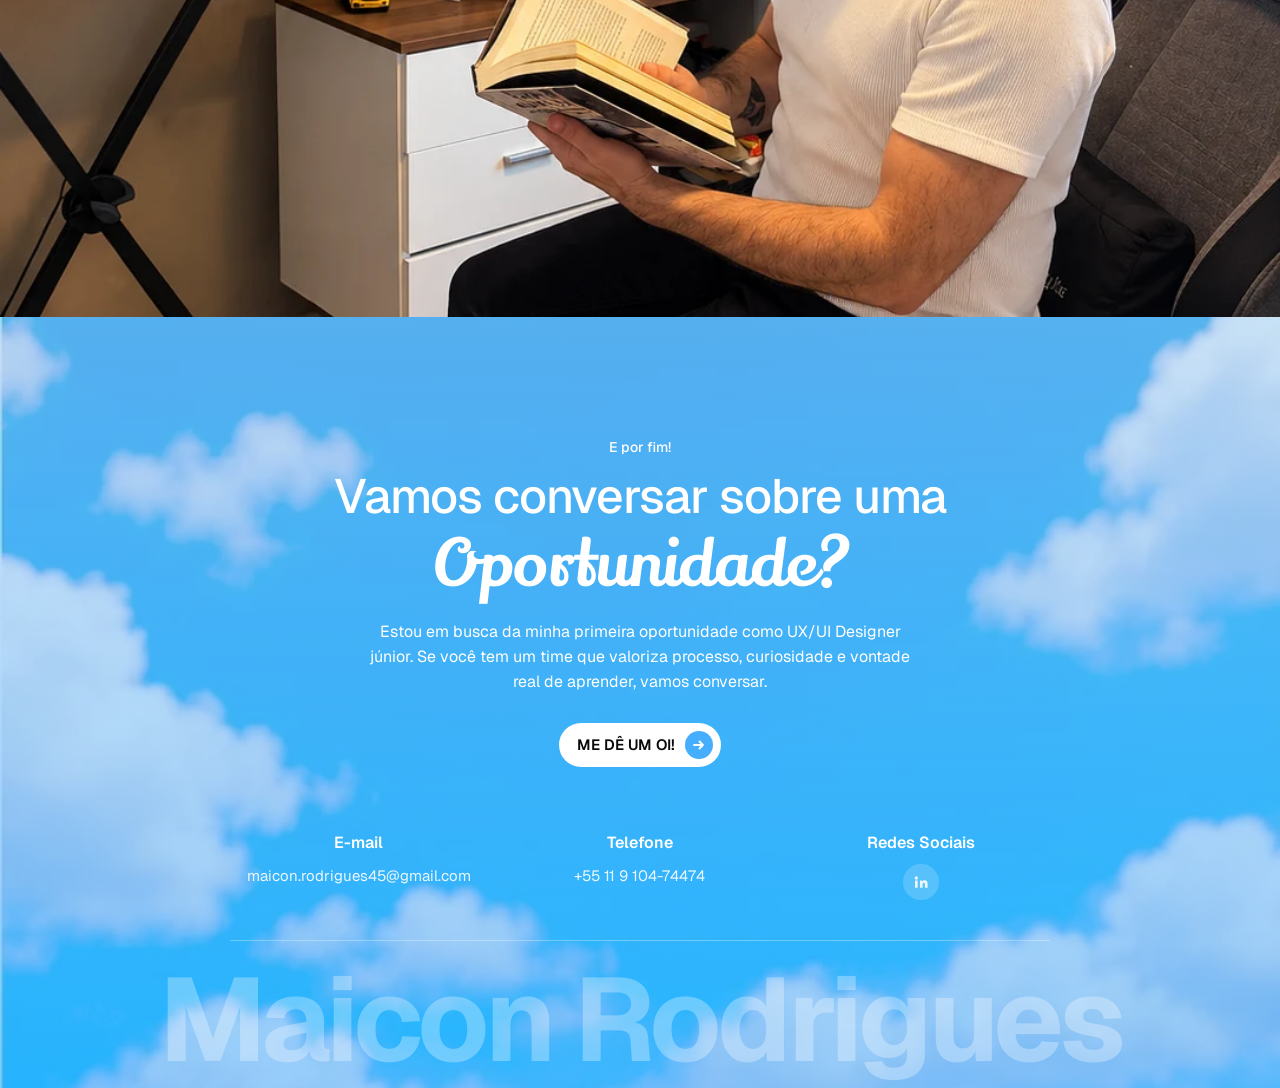
==== commit e218eddb: "Números dos processos visíveis, nome do rodapé cabe no celular e revisão geral - Números com preench" ====
--- a/index.html
+++ b/index.html
@@ -17,7 +17,7 @@
 <link rel="preconnect" href="https://fonts.googleapis.com">
 <link rel="preconnect" href="https://fonts.gstatic.com" crossorigin>
 <link href="https://fonts.googleapis.com/css2?family=Geist:wght@400;500;600;700&family=Lily+Script+One&display=swap" rel="stylesheet">
-<link rel="stylesheet" href="css/style.css?v=4">
+<link rel="stylesheet" href="css/style.css?v=6">
 </head>
 <body>
 <header class="nav">
@@ -172,6 +172,6 @@
   </div>
   <p class="rodape__nome" aria-hidden="true">Maicon Rodrigues</p>
 </footer>
-<script src="js/main.js?v=4"></script>
+<script src="js/main.js?v=6"></script>
 </body>
 </html>
--- a/css/style.css
+++ b/css/style.css
@@ -413,25 +413,26 @@
 .processo {
   position: relative;
   overflow: hidden;
-  min-height: 300px;
+  min-height: 0;
   padding: 24px;
   border-radius: var(--raio);
   background: var(--branco);
   display: flex;
   flex-direction: column;
-  justify-content: flex-end;
+  justify-content: flex-start;
+  padding-top: 150px;
 }
 .processo__pontos { position: absolute; top: 24px; left: 24px; display: flex; gap: 4px; }
 .processo__pontos i { width: 7px; height: 7px; border-radius: 50%; background: var(--azul); }
 .processo__num {
   position: absolute;
-  top: -10px;
-  right: 10px;
+  top: 16px;
+  right: 18px;
   font-size: 120px;
   font-weight: 700;
   line-height: 1;
-  color: transparent;
-  -webkit-text-stroke: 1.5px rgba(0, 0, 0, .07);
+  color: #ededed;
+  -webkit-text-stroke: 1.5px #c4c4c4;
 }
 .processo h3 { font-size: 20px; margin-bottom: 8px; }
 .processo p { margin: 0; font-size: 15px; color: var(--texto-suave); }
@@ -476,7 +477,7 @@
   z-index: 1;
   margin: 0;
   padding: 20px 0 10px;
-  font-size: clamp(48px, 11vw, 160px);
+  font-size: clamp(28px, 9.2vw, 150px);
   font-weight: 700;
   letter-spacing: -0.04em;
   line-height: 1;
@@ -644,10 +645,21 @@
   .hero__base { bottom: 28px; }
   .hero__texto { font-size: 15px; }
   .secao { padding: 80px var(--lateral); }
+  /* No celular a imagem aparece inteira e as informações vão embaixo */
   .card,
-  .card--largo { aspect-ratio: 1.15; }
-  .card__info { left: 10px; right: 10px; bottom: 10px; padding: 14px; }
+  .card--largo { aspect-ratio: auto; background: var(--branco); }
+  .card img { height: auto; }
+  .card:hover img { transform: none; }
+  .card__info {
+    position: static;
+    padding: 14px 16px 16px;
+    border-radius: 0;
+    background: var(--branco);
+    backdrop-filter: none;
+    -webkit-backdrop-filter: none;
+  }
   .card__info h3 { font-size: 20px; }
+  .card__info .tags li { background: var(--fundo); }
   .rodape__contatos { grid-template-columns: 1fr; }
   .galeria { grid-template-columns: 1fr; }
   .exps li { flex-direction: column; align-items: flex-start; }
